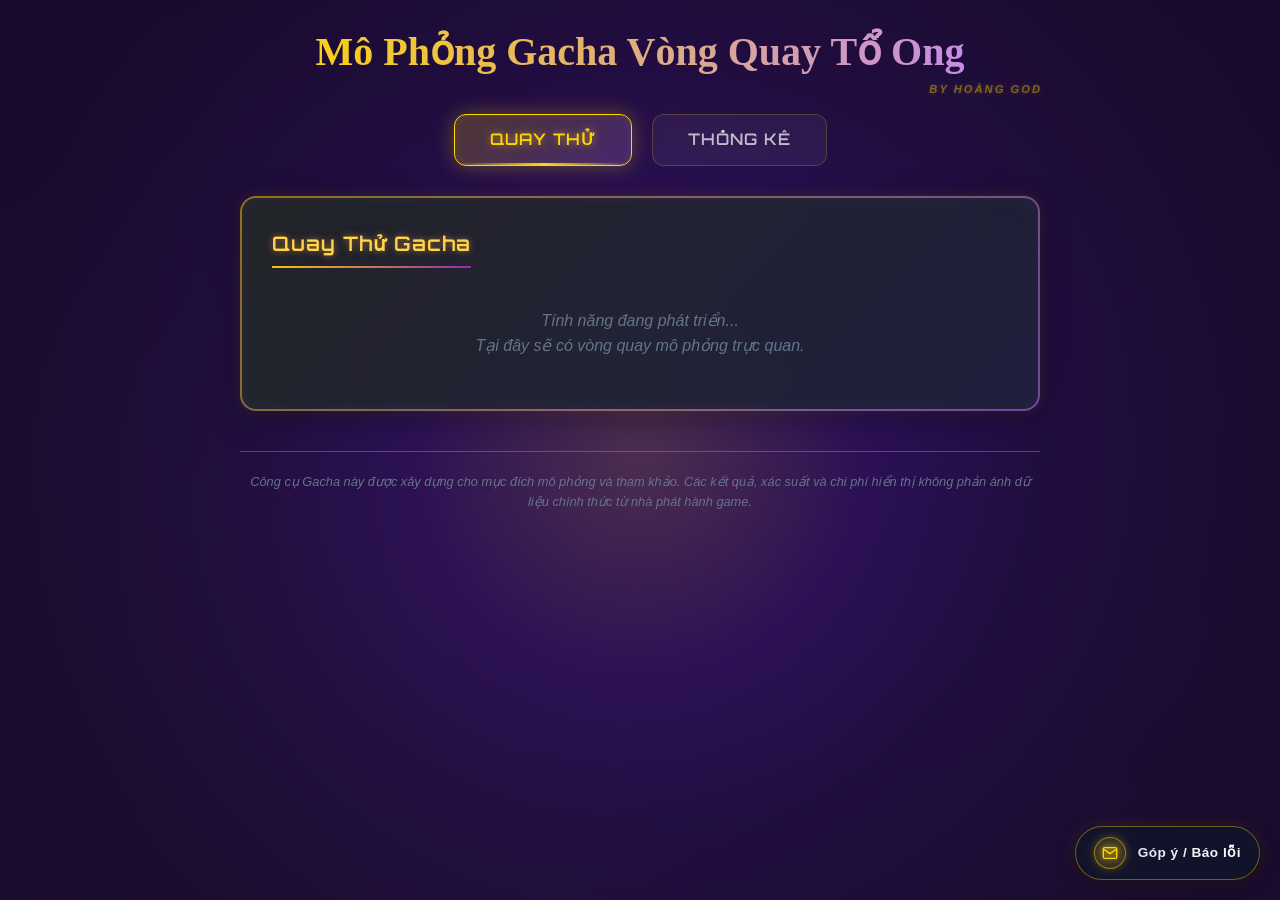
==== spin.html @ 0f39afff "Add files via upload" ====
<!DOCTYPE html>
<html lang="vi">

<head>
    <meta charset="UTF-8">
    <meta name="viewport" content="width=device-width, initial-scale=1.0">
    <title>Gacha KC FF VQTO - Quay Thử</title>
    <link rel="stylesheet" href="style.css">
    <link href="https://fonts.googleapis.com/css2?family=Inter:wght@400;600;700&family=Orbitron:wght@600&display=swap"
        rel="stylesheet">
</head>

<body>
    <div class="fantasy-bg">
        <div class="bg-gradient"></div>
        <div class="sunburst"></div>
        <div class="particles" id="particles-container"></div>
        <div class="haze-overlay"></div>
    </div>

    <div class="container">
        <header>
            <h1>Mô Phỏng Gacha Vòng Quay Tổ Ong</h1>
            <div class="studio-brand">By Hoàng God</div>
        </header>

        <nav class="main-nav">
            <a href="spin.html" class="nav-tab active">Quay thử</a>
            <a href="index.html" class="nav-tab">Thống kê</a>
        </nav>

        <main>
            <section class="config-panel glass">
                <h2 class="sub-title">Quay Thử Gacha</h2>
                <div class="empty-message">
                    <p>Tính năng đang phát triển...</p>
                    <p>Tại đây sẽ có vòng quay mô phỏng trực quan.</p>
                </div>
            </section>
        </main>

        <footer>
            <div class="footer-content">
                Công cụ Gacha này được xây dựng cho mục đích mô phỏng và tham khảo.
                Các kết quả, xác suất và chi phí hiển thị không phản ánh dữ liệu chính thức từ nhà phát hành game.
            </div>
        </footer>

        <!-- Floating Feedback Button -->
        <a href="mailto:contact.antigravity@gmail.com" class="floating-feedback">
            <span class="icon-circle">
                <svg class="email-icon" xmlns="http://www.w3.org/2000/svg" viewBox="0 0 24 24" fill="none"
                    stroke="currentColor" stroke-width="2" stroke-linecap="round" stroke-linejoin="round">
                    <path d="M4 4h16c1.1 0 2 .9 2 2v12c0 1.1-.9 2-2 2H4c-1.1 0-2-.9-2-2V6c0-1.1.9-2 2-2z"></path>
                    <polyline points="22,6 12,13 2,6"></polyline>
                </svg>
            </span>
            <span class="text">Góp ý / Báo lỗi</span>
        </a>

    </div>
    <script src="script.js"></script>
</body>

</html>
---- style.css ----
:root {
    --bg-color: #0f172a;
    --text-color: #e2e8f0;
    --primary-color: #ffd700;
    --primary-hover: #e6c200;
    --glass-bg: rgba(15, 23, 42, 0.85);
    --glass-border: rgba(255, 215, 0, 0.3);
    --error-color: #ef4444;
    --success-color: #22c55e;
}

* {
    box-sizing: border-box;
    margin: 0;
    padding: 0;
}

body {
    font-family: 'Segoe UI', Roboto, Helvetica, Arial, sans-serif;
    background-color: transparent;
    color: white;
    line-height: 1.6;
    min-height: 100vh;
    display: flex;
    justify-content: center;
    padding: 20px;
    position: relative;
    overflow-x: hidden;
}

/* --- Fantasy Background Layers --- */
.fantasy-bg {
    position: fixed;
    top: 0;
    left: 0;
    width: 100%;
    height: 100%;
    z-index: -1;
    overflow: hidden;
    background: #1a0b2e;
}

.bg-gradient {
    position: absolute;
    top: -50%;
    left: -50%;
    width: 200%;
    height: 200%;
    background: radial-gradient(circle at center, #2e1065 0%, #1a0b2e 40%, #0f0518 100%);
    opacity: 0.8;
    animation: drift 20s infinite alternate ease-in-out;
}

.sunburst {
    position: absolute;
    top: 50%;
    left: 50%;
    transform: translate(-50%, -50%);
    width: 100vw;
    height: 100vw;
    max-width: 800px;
    max-height: 800px;
    background: radial-gradient(circle, rgba(255, 215, 0, 0.15) 0%, rgba(147, 51, 234, 0.05) 40%, transparent 70%);
    border-radius: 50%;
    pointer-events: none;
    animation: breathe 10s infinite ease-in-out;
}

/* Particles & Haze */
.particles {
    position: absolute;
    top: 0;
    left: 0;
    width: 100%;
    height: 100%;
    pointer-events: none;
}

.haze-overlay {
    position: absolute;
    top: 0;
    left: 0;
    width: 100%;
    height: 100%;
    background:
        radial-gradient(circle at 30% 70%, rgba(255, 215, 0, 0.06), transparent 50%),
        radial-gradient(circle at 70% 30%, rgba(147, 51, 234, 0.06), transparent 50%),
        linear-gradient(to top, rgba(15, 23, 42, 0.2) 0%, transparent 100%);
    pointer-events: none;
    mix-blend-mode: screen;
    z-index: -1;
    animation: hazePulse 15s infinite alternate ease-in-out;
}

@keyframes hazePulse {
    0% {
        opacity: 0.4;
        transform: scale(1);
    }

    100% {
        opacity: 0.7;
        transform: scale(1.02);
    }
}

.particle {
    position: absolute;
    border-radius: 50%;
    opacity: 0;
    box-shadow: 0 0 6px currentColor;
    animation: float 25s linear infinite;
    will-change: transform, opacity;
}

/* Animations */
@keyframes breathe {

    0%,
    100% {
        transform: translate(-50%, -50%) scale(1);
        opacity: 0.6;
    }

    50% {
        transform: translate(-50%, -50%) scale(1.2);
        opacity: 0.9;
    }
}

@keyframes drift {
    0% {
        transform: translate(0, 0);
    }

    100% {
        transform: translate(5%, 5%);
    }
}

@keyframes float {
    0% {
        transform: translateY(110vh) translateX(0);
        opacity: 0;
    }

    10% {
        opacity: var(--max-opacity);
    }

    90% {
        opacity: var(--max-opacity);
    }

    100% {
        transform: translateY(-10vh) translateX(var(--drift-x));
        opacity: 0;
    }
}

/* Layout */
.container {
    width: 100%;
    max-width: 800px;
}

header {
    text-align: center;
    margin-bottom: 50px;
    position: relative;
    margin-bottom: 50px;
    position: relative;
}

.studio-brand {
    font-family: 'Montserrat', sans-serif;
    font-size: 0.7rem;
    color: rgba(255, 215, 0, 0.4);
    text-transform: uppercase;
    letter-spacing: 2px;
    font-weight: 600;
    position: absolute;
    display: block;
    right: -2px;
    /* Adjusted to align precisely under 'g' */
    bottom: -15px;
    text-shadow: 0 0 4px rgba(255, 215, 0, 0.2);
    pointer-events: none;
    font-style: italic;
    white-space: nowrap;
}

header h1 {
    font-size: 2.5rem;
    font-weight: 700;
    background: linear-gradient(to right, #ffd700, #c084fc);
    background-clip: text;
    -webkit-background-clip: text;
    -webkit-text-fill-color: transparent;
    margin-bottom: 10px;
    font-family: 'Baloo 2', cursive;
}

.glass {
    background: linear-gradient(var(--glass-bg), var(--glass-bg)) padding-box,
        linear-gradient(135deg, rgba(255, 215, 0, 0.5) 0%, rgba(192, 132, 252, 0.5) 100%) border-box;
    backdrop-filter: blur(16px);
    border: 2px solid transparent;
    border-radius: 16px;
    padding: 30px;
    margin-bottom: 30px;
    box-shadow: 0 8px 32px 0 rgba(0, 0, 0, 0.3), 0 0 15px rgba(255, 215, 0, 0.1), inset 0 0 20px rgba(192, 132, 252, 0.05);
    position: relative;
}

h2 {
    margin-bottom: 20px;
    font-size: 1.5rem;
    border-bottom: 1px solid var(--glass-border);
    padding-bottom: 10px;
    font-family: 'Baloo 2', cursive;
}

.sub-title {
    font-family: 'Orbitron', sans-serif;
    font-weight: 600;
    font-size: 20px;
    color: #FFD54F;
    letter-spacing: 1px;
    text-shadow: 0 0 6px rgba(255, 193, 7, 0.5),
        0 0 12px rgba(156, 39, 176, 0.25);
    border-image: linear-gradient(90deg, #FFC107, #9C27B0) 1;
    border-bottom: 2px solid;

    padding-bottom: 6px;
    width: fit-content;
}

/* Navigation Tabs */
.main-nav {
    display: flex;
    justify-content: center;
    gap: 20px;
    margin-bottom: 30px;
    margin-top: -20px;
}

.nav-tab {
    background: rgba(255, 255, 255, 0.05);
    border: 1px solid rgba(255, 215, 0, 0.2);
    padding: 12px 35px;
    border-radius: 12px;
    color: rgba(255, 255, 255, 0.7);
    text-decoration: none;
    font-family: 'Orbitron', sans-serif;
    font-weight: 600;
    text-transform: uppercase;
    letter-spacing: 1px;
    transition: all 0.3s cubic-bezier(0.4, 0, 0.2, 1);
    backdrop-filter: blur(5px);
    position: relative;
    overflow: hidden;
}

.nav-tab:hover {
    background: rgba(255, 215, 0, 0.15);
    border-color: rgba(255, 215, 0, 0.6);
    color: #ffd700;
    transform: translateY(-2px);
    box-shadow: 0 4px 15px rgba(0, 0, 0, 0.2);
}

.nav-tab.active {
    background: linear-gradient(135deg, rgba(255, 215, 0, 0.2) 0%, rgba(192, 132, 252, 0.2) 100%);
    border-color: #ffd700;
    color: #ffd700;
    box-shadow: 0 0 20px rgba(255, 215, 0, 0.3), inset 0 0 10px rgba(255, 215, 0, 0.1);
    text-shadow: 0 0 8px rgba(255, 215, 0, 0.6);
}

.nav-tab.active::after {
    content: '';
    position: absolute;
    bottom: 0;
    left: 0;
    width: 100%;
    height: 2px;
    background: linear-gradient(90deg, transparent, #ffd700, transparent);
}

.input-group {
    margin-bottom: 25px;
}

label {
    display: block;
    margin-bottom: 8px;
    font-weight: 600;
}

input[type="number"] {
    width: 100%;
    padding: 12px;
    border-radius: 8px;
    border: 1px solid var(--glass-border);
    background: rgba(15, 23, 42, 0.5);
    color: white;
    font-size: 1rem;
    transition: border-color 0.2s;
    font-family: 'Montserrat', sans-serif;
}

input[type="number"]:focus {
    outline: none;
    border-color: var(--primary-color);
}

.input-tip {
    font-size: 0.8rem;
    color: #94a3b8;
    margin-top: 5px;
    font-style: italic;
}

.probabilities-group h3 {
    font-size: 1.1rem;
    margin-bottom: 15px;
    color: #94a3b8;
}

.prob-inputs {
    display: grid;
    grid-template-columns: repeat(auto-fit, minmax(120px, 1fr));
    gap: 15px;
}

.prob-item label {
    font-size: 0.9rem;
    color: #cbd5e1;
}

.primary-btn {
    width: 100%;
    padding: 18px;
    background: linear-gradient(135deg, #ffd700 0%, #fdb931 100%);
    color: #000000;
    border: 2px solid #ffffff;
    border-radius: 12px;
    font-family: 'Segoe UI', Tahoma, Geneva, Verdana, sans-serif;
    font-size: 1.4rem;
    font-weight: 900;
    text-transform: uppercase;
    letter-spacing: 1.5px;
    cursor: pointer;
    transition: all 0.3s ease;
    margin-top: 25px;
    box-shadow: 0 0 20px rgba(255, 215, 0, 0.6);
}

.primary-btn:hover {
    background: linear-gradient(135deg, #ffed4a 0%, #ffca28 100%);
    transform: translateY(-2px);
    box-shadow: 0 6px 20px rgba(255, 215, 0, 0.6);
}

/* Progress Bar */
.progress-container {
    margin-top: 25px;
    opacity: 0;
    transform: translateY(10px);
    transition: all 0.5s ease;
}

.progress-container.active {
    opacity: 1;
    transform: translateY(0);
}

.progress-label {
    display: flex;
    justify-content: space-between;
    margin-bottom: 8px;
    font-weight: 700;
    font-size: 0.9rem;
    color: #e2e8f0;
}

.progress-bar-bg {
    width: 100%;
    height: 20px;
    background: rgba(15, 23, 42, 0.6);
    border-radius: 10px;
    overflow: hidden;
    position: relative;
    box-shadow: inset 0 2px 5px rgba(0, 0, 0, 0.5);
    border: 1px solid rgba(255, 255, 255, 0.1);
}

.progress-bar-fill {
    width: 0%;
    height: 100%;
    background: linear-gradient(90deg, #9333ea, #ffd700);
    position: relative;
    transition: width 0.1s linear;
    box-shadow: 0 0 10px rgba(147, 51, 234, 0.5);
}

.progress-bar-fill::after {
    content: '';
    position: absolute;
    top: 0;
    left: 0;
    bottom: 0;
    right: 0;
    background-image: linear-gradient(45deg, rgba(255, 255, 255, 0.15) 25%, transparent 25%, transparent 50%, rgba(255, 255, 255, 0.15) 50%, rgba(255, 255, 255, 0.15) 75%, transparent 75%, transparent);
    background-size: 20px 20px;
    animation: moveStripes 1s linear infinite;
}

@keyframes moveStripes {
    0% {
        background-position: 0 0;
    }

    100% {
        background-position: 20px 0;
    }
}

.error-msg {
    color: var(--error-color);
    margin-top: 10px;
    font-size: 0.9rem;
    min-height: 20px;
}

/* Badges */
.badges-container {
    display: flex;
    justify-content: space-around;
    flex-wrap: wrap;
    gap: 20px;
    margin-bottom: 30px;
}

.badge-item {
    display: flex;
    flex-direction: column;
    align-items: center;
    text-align: center;
}

.badge-circle {
    width: 120px;
    height: 120px;
    border-radius: 50%;
    background: rgba(30, 41, 59, 0.6);
    display: flex;
    flex-direction: column;
    justify-content: center;
    align-items: center;
    margin-bottom: 10px;
    border: 3px solid transparent;
    box-shadow: 0 5px 15px rgba(0, 0, 0, 0.3);
    backdrop-filter: blur(5px);
    transition: transform 0.3s ease;
}

.badge-item:hover .badge-circle {
    transform: scale(1.05);
}

.badge-value {
    font-family: 'Montserrat', sans-serif;
    font-weight: 700;
    font-size: 1.6rem;
    line-height: 1;
    color: white;
}

.badge-unit {
    font-size: 1.2rem;
    margin-top: 2px;
}

.badge-label {
    font-size: 0.9rem;
    font-weight: 600;
    color: #cbd5e1;
    text-transform: uppercase;
    letter-spacing: 0.5px;
}

.badge-item.average .badge-circle {
    border-color: #38bdf8;
    box-shadow: 0 0 15px rgba(56, 189, 248, 0.2);
}

.badge-item.lucky .badge-circle {
    border-color: #4ade80;
    box-shadow: 0 0 15px rgba(74, 222, 128, 0.2);
}

.badge-item.unlucky .badge-circle {
    border-color: #f87171;
    box-shadow: 0 0 15px rgba(248, 113, 113, 0.2);
}

.safe-cost-banner {
    background: linear-gradient(90deg, rgba(255, 215, 0, 0.1), rgba(255, 215, 0, 0.05));
    border: 1px solid rgba(255, 215, 0, 0.3);
    border-radius: 12px;
    padding: 15px 25px;
    display: flex;
    justify-content: space-between;
    align-items: center;
    margin-bottom: 30px;
    box-shadow: 0 4px 10px rgba(0, 0, 0, 0.1);
}

.safe-cost-banner .label {
    font-size: 1rem;
    color: #ffd700;
    font-weight: 700;
}

.safe-cost-banner .value {
    font-family: 'Montserrat', sans-serif;
    font-size: 1.8rem;
    font-weight: 700;
    color: white;
}

.safe-cost-banner .unit {
    font-size: 1.2rem;
}

.details ul {
    list-style: none;
    display: grid;
    grid-template-columns: repeat(auto-fill, minmax(200px, 1fr));
    gap: 10px;
}

.details li {
    background: rgba(255, 255, 255, 0.03);
    padding: 10px 15px;
    border-radius: 6px;
    display: flex;
    justify-content: space-between;
}

/* History */
.history-panel {
    margin-top: 30px;
}

.history-header {
    display: flex;
    justify-content: space-between;
    align-items: center;
    margin-bottom: 20px;
    border-bottom: 1px solid var(--glass-border);
    padding-bottom: 10px;
}

.history-header h2 {
    border-bottom: none;
    margin-bottom: 0;
}

.secondary-btn {
    background: rgba(255, 255, 255, 0.1);
    border: 1px solid rgba(255, 255, 255, 0.2);
    color: #cbd5e1;
    padding: 8px 15px;
    border-radius: 8px;
    cursor: pointer;
    font-size: 0.9rem;
    transition: all 0.2s;
}

.secondary-btn:hover {
    background: rgba(255, 255, 255, 0.2);
    color: white;
}

.history-list {
    max-height: 400px;
    overflow-y: auto;
    padding-right: 5px;
}

.history-list::-webkit-scrollbar {
    width: 6px;
}

.history-list::-webkit-scrollbar-thumb {
    background: rgba(255, 255, 255, 0.2);
    border-radius: 3px;
}

.history-card {
    background: rgba(255, 255, 255, 0.05);
    border-radius: 10px;
    padding: 15px;
    margin-bottom: 15px;
    display: flex;
    justify-content: space-between;
    align-items: center;
    border-left: 4px solid transparent;
    transition: transform 0.2s;
}

.history-card:hover {
    transform: translateX(5px);
    background: rgba(255, 255, 255, 0.08);
}

.history-card.lucky {
    border-left-color: #4ade80;
}

.history-card.average {
    border-left-color: #38bdf8;
}

.history-card.unlucky {
    border-left-color: #f87171;
}

.history-time {
    font-family: 'Montserrat', sans-serif;
    font-size: 0.75rem;
    color: #94a3b8;
}

.history-cost {
    font-family: 'Montserrat', sans-serif;
    font-weight: 700;
    font-size: 1.1rem;
    color: #ffd700;
    display: block;
}

.empty-message {
    text-align: center;
    color: #64748b;
    font-style: italic;
    padding: 20px;
}

/* Modal */
.modal {
    position: fixed;
    top: 0;
    left: 0;
    width: 100%;
    height: 100%;
    background: rgba(0, 0, 0, 0.7);
    backdrop-filter: blur(5px);
    display: flex;
    justify-content: center;
    align-items: center;
    z-index: 1000;
    opacity: 1;
    transition: opacity 0.3s ease;
}

.modal.hidden {
    display: none;
    opacity: 0;
    pointer-events: none;
}

.modal-content {
    width: 90%;
    max-width: 400px;
    text-align: center;
    border: 2px solid #f87171;
    box-shadow: 0 0 20px rgba(248, 113, 113, 0.4);
    animation: popIn 0.3s cubic-bezier(0.175, 0.885, 0.32, 1.275);
}

@keyframes popIn {
    from {
        transform: scale(0.8);
        opacity: 0;
    }

    to {
        transform: scale(1);
        opacity: 1;
    }
}

.modal-content h3 {
    font-family: 'Baloo 2', cursive;
    color: #f87171;
    font-size: 1.8rem;
    margin-bottom: 10px;
}

.modal-content p {
    margin-bottom: 25px;
    color: #cbd5e1;
}

.modal-actions {
    display: flex;
    justify-content: center;
    gap: 15px;
}

.danger-btn {
    background: linear-gradient(135deg, #ef4444 0%, #b91c1c 100%);
    color: white;
    padding: 10px 20px;
    border: 1px solid rgba(255, 255, 255, 0.2);
    border-radius: 8px;
    cursor: pointer;
    font-weight: 700;
    font-family: 'Montserrat', sans-serif;
    transition: all 0.2s;
    box-shadow: 0 4px 10px rgba(239, 68, 68, 0.4);
}

.danger-btn:hover {
    transform: translateY(-2px);
    box-shadow: 0 6px 15px rgba(239, 68, 68, 0.6);
}

footer {
    text-align: center;
    margin-top: 40px;
    padding-top: 20px;
    border-top: 1px solid var(--glass-border);
    color: #64748b;
    font-size: 0.8rem;
    font-style: italic;
}

/* Floating Feedback Button */
.floating-feedback {
    position: fixed;
    bottom: 20px;
    right: 20px;
    background: rgba(15, 23, 42, 0.7);
    border: 1px solid rgba(255, 215, 0, 0.4);
    color: #cbd5e1;
    padding: 10px 18px;
    border-radius: 50px;
    text-decoration: none;
    display: flex;
    align-items: center;
    gap: 12px;
    box-shadow: 0 4px 15px rgba(0, 0, 0, 0.4), 0 0 20px rgba(255, 215, 0, 0.1);
    font-family: 'Montserrat', sans-serif;
    font-size: 0.85rem;
    font-weight: 600;
    letter-spacing: 0.5px;
    transition: all 0.3s cubic-bezier(0.175, 0.885, 0.32, 1.275);
    z-index: 2000;
    backdrop-filter: blur(10px);
}

.floating-feedback .icon-circle {
    width: 32px;
    height: 32px;
    border-radius: 50%;
    background: rgba(255, 215, 0, 0.1);
    border: 1.5px solid rgba(255, 215, 0, 0.5);
    display: flex;
    align-items: center;
    justify-content: center;
    flex-shrink: 0;
    box-shadow: 0 0 10px rgba(255, 215, 0, 0.3), inset 0 0 10px rgba(255, 215, 0, 0.1);
    transition: all 0.3s ease;
}

.floating-feedback .email-icon {
    width: 16px;
    height: 16px;
    color: #ffd700;
    filter: drop-shadow(0 0 3px rgba(255, 215, 0, 0.8)) drop-shadow(0 0 5px rgba(255, 215, 0, 0.5));
}

.floating-feedback .text {
    background: linear-gradient(to right, #e2e8f0, #ffffff);
    background-clip: text;
    -webkit-background-clip: text;
    -webkit-text-fill-color: transparent;
}

.floating-feedback:hover {
    transform: translateY(-3px) scale(1.02);
    background: rgba(15, 23, 42, 0.9);
    border-color: #ffd700;
    box-shadow: 0 6px 20px rgba(0, 0, 0, 0.5), 0 0 30px rgba(255, 215, 0, 0.3);
}

.floating-feedback:hover .icon-circle {
    background: rgba(255, 215, 0, 0.2);
    border-color: #ffd700;
    box-shadow: 0 0 20px rgba(255, 215, 0, 0.6), inset 0 0 15px rgba(255, 215, 0, 0.2);
    transform: rotate(10deg);
}

.floating-feedback:hover .email-icon {
    filter: drop-shadow(0 0 5px rgba(255, 215, 0, 1)) drop-shadow(0 0 8px rgba(255, 215, 0, 0.8));
}

.floating-feedback:hover .text {
    background: linear-gradient(to right, #ffd700, #ffca28);
    background-clip: text;
    -webkit-background-clip: text;
    -webkit-text-fill-color: transparent;
}

transform: translateY(-1px) scale(0.98);
}

/* --- Honeycomb Spin UI --- */
.game-container {
    display: flex;
    flex-direction: column;
    align-items: center;
    gap: 30px;
    padding: 20px 0;
}

.honeycomb-grid {
    display: grid;
    grid-template-columns: repeat(3, 100px);
    /* 3 cols for hex grid */
    grid-template-rows: repeat(5, 60px);
    /* Staggered rows */
    gap: 10px;
    justify-content: center;
    position: relative;
    margin-bottom: 20px;
}

/* Hexagon Shape */
.hex-cell {
    width: 100px;
    height: 110px;
    background: rgba(255, 255, 255, 0.1);
    clip-path: polygon(50% 0%, 100% 25%, 100% 75%, 50% 100%, 0% 75%, 0% 25%);
    display: flex;
    align-items: center;
    justify-content: center;
    font-family: 'Baloo 2', cursive;
    font-weight: 700;
    color: #ffd700;
    font-size: 1.2rem;
    position: relative;
    transition: all 0.3s ease;
    border: 2px solid rgba(255, 215, 0, 0.3);
    /* CSS Border gets clipped, but keeping for fallback/effect */
    background: linear-gradient(135deg, rgba(255, 255, 255, 0.1) 0%, rgba(255, 255, 255, 0.05) 100%);
    backdrop-filter: blur(5px);
}

/* Hover Effect */
.hex-cell:hover {
    background: rgba(255, 215, 0, 0.2);
    transform: scale(1.05);
    z-index: 10;
    cursor: pointer;
}

/* Center Checkpoint/Special Cell */
.center-cell {
    background: radial-gradient(circle, rgba(255, 215, 0, 0.3) 0%, rgba(192, 132, 252, 0.3) 100%);
    color: #fff;
    font-size: 1.5rem;
    text-shadow: 0 0 10px #ffd700;
    grid-column: 2;
    /* Center column */
    grid-row: 3;
    /* Center row */
    z-index: 5;
}

/* Active/Highlight State (Scanning) */
.hex-cell.active {
    background: #ffd700;
    color: #000;
    box-shadow: 0 0 20px #ffd700;
    transform: scale(1.1);
    z-index: 20;
}

/* Spin Controls */
.spin-controls {
    display: flex;
    gap: 20px;
    margin-top: 20px;
}

.spin-btn {
    background: linear-gradient(135deg, #FFC107 0%, #FF9800 100%);
    border: none;
    border-radius: 12px;
    padding: 15px 30px;
    color: #fff;
    font-family: 'Orbitron', sans-serif;
    font-weight: 700;
    cursor: pointer;
    box-shadow: 0 4px 15px rgba(255, 193, 7, 0.4);
    transition: all 0.2s;
    display: flex;
    flex-direction: column;
    align-items: center;
    min-width: 140px;
}

.spin-btn:hover {
    transform: translateY(-3px);
    box-shadow: 0 6px 20px rgba(255, 193, 7, 0.6);
}

.spin-btn:active {
    transform: translateY(-1px);
}

.spin-btn .btn-label {
    font-size: 1rem;
    text-transform: uppercase;
}

.spin-btn .btn-cost {
    font-size: 0.8rem;
    opacity: 0.9;
    margin-top: 4px;
}

.spin-btn.ten-pull {
    background: linear-gradient(135deg, #9C27B0 0%, #673AB7 100%);
    box-shadow: 0 4px 15px rgba(156, 39, 176, 0.4);
}

.spin-btn.ten-pull:hover {
    box-shadow: 0 6px 20px rgba(156, 39, 176, 0.6);
}

.spin-result {
    margin-top: 20px;
    font-size: 1.2rem;
    font-weight: 600;
    color: #fff;
    text-shadow: 0 0 5px rgba(255, 255, 255, 0.5);
}
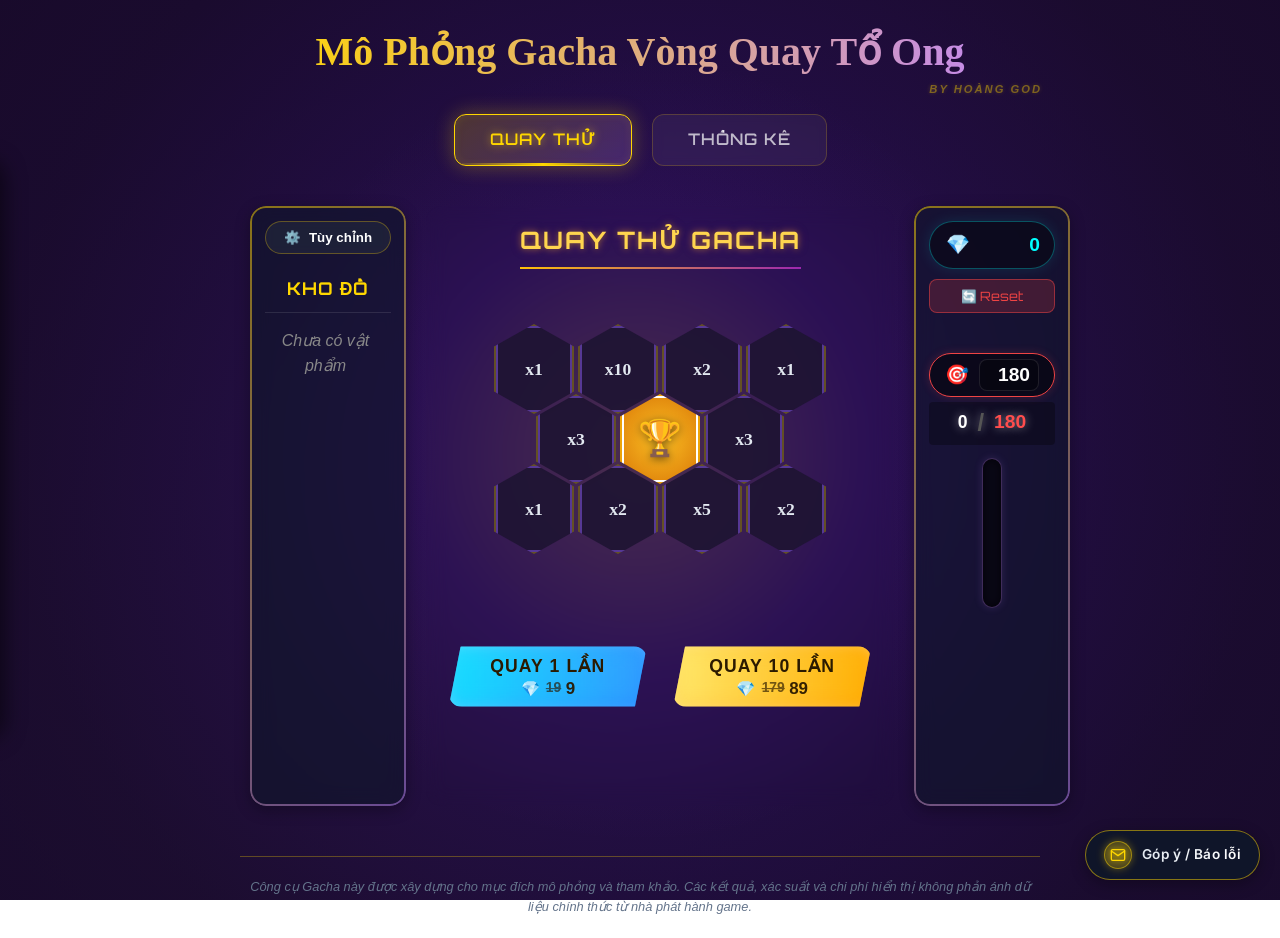
==== commit c7bc2a69: "Add files via upload" ====
--- a/spin.html
+++ b/spin.html
@@ -6,7 +6,8 @@
     <meta name="viewport" content="width=device-width, initial-scale=1.0">
     <title>Gacha KC FF VQTO - Quay Thử</title>
     <link rel="stylesheet" href="style.css">
-    <link href="https://fonts.googleapis.com/css2?family=Inter:wght@400;600;700&family=Orbitron:wght@600&display=swap"
+    <link
+        href="https://fonts.googleapis.com/css2?family=Inter:wght@400;600;700&family=Orbitron:wght@600;700&display=swap"
         rel="stylesheet">
 </head>
 
@@ -18,6 +19,97 @@
         <div class="haze-overlay"></div>
     </div>
 
+    <div id="sidebarOverlay" class="sidebar-overlay hidden" onclick="game.toggleSidebar()"></div>
+    <!-- Probability Config Sidebar -->
+    <aside id="configSidebar" class="config-sidebar collapsed">
+
+        <div class="sidebar-content">
+            <div class="sidebar-header-group">
+                <div style="display: flex; justify-content: space-between; align-items: center; width: 100%;">
+                    <h3 class="sidebar-title" style="margin: 0;">Tùy chỉnh Tỷ lệ</h3>
+                    <button class="close-sidebar-btn" onclick="game.toggleSidebar()"
+                        style="background:none; border:none; color: #aaa; font-size: 1.5rem; cursor: pointer;">✕</button>
+                </div>
+                <small class="highlight-text-sub">
+                    Nhập tỷ lệ mong muốn cho từng huy hiệu.
+                    <span class="reset-prob-link" onclick="game.resetProbs()">Đặt lại</span>
+                </small>
+            </div>
+
+            <!-- Moved Lock Section to Bottom -->
+
+            <div class="prob-list">
+                <div class="prob-item-row">
+                    <span class="badge-label">1 Huy hiệu</span>
+                    <div class="prob-control-group">
+                        <button class="prob-btn minus" onclick="game.changeProb('prob1', -1)">-</button>
+                        <input type="number" id="prob1" value="65"
+                            oninput="game.validateProbInput(this); game.updateProb()" onchange="game.updateProb()">
+                        <button class="prob-btn plus" onclick="game.changeProb('prob1', 1)">+</button>
+                    </div>
+                    <span class="unit">%</span>
+                </div>
+                <div class="prob-item-row">
+                    <span class="badge-label">2 Huy hiệu</span>
+                    <div class="prob-control-group">
+                        <button class="prob-btn minus" onclick="game.changeProb('prob2', -1)">-</button>
+                        <input type="number" id="prob2" value="15"
+                            oninput="game.validateProbInput(this); game.updateProb()" onchange="game.updateProb()">
+                        <button class="prob-btn plus" onclick="game.changeProb('prob2', 1)">+</button>
+                    </div>
+                    <span class="unit">%</span>
+                </div>
+                <div class="prob-item-row">
+                    <span class="badge-label">3 Huy hiệu</span>
+                    <div class="prob-control-group">
+                        <button class="prob-btn minus" onclick="game.changeProb('prob3', -1)">-</button>
+                        <input type="number" id="prob3" value="12"
+                            oninput="game.validateProbInput(this); game.updateProb()" onchange="game.updateProb()">
+                        <button class="prob-btn plus" onclick="game.changeProb('prob3', 1)">+</button>
+                    </div>
+                    <span class="unit">%</span>
+                </div>
+                <div class="prob-item-row">
+                    <span class="badge-label">5 Huy hiệu</span>
+                    <div class="prob-control-group">
+                        <button class="prob-btn minus" onclick="game.changeProb('prob5', -1)">-</button>
+                        <input type="number" id="prob5" value="5"
+                            oninput="game.validateProbInput(this); game.updateProb()" onchange="game.updateProb()">
+                        <button class="prob-btn plus" onclick="game.changeProb('prob5', 1)">+</button>
+                    </div>
+                    <span class="unit">%</span>
+                </div>
+                <div class="prob-item-row">
+                    <span class="badge-label">10 Huy hiệu</span>
+                    <div class="prob-control-group">
+                        <button class="prob-btn minus" onclick="game.changeProb('prob10', -1)">-</button>
+                        <input type="number" id="prob10" value="3"
+                            oninput="game.validateProbInput(this); game.updateProb()" onchange="game.updateProb()">
+                        <button class="prob-btn plus" onclick="game.changeProb('prob10', 1)">+</button>
+                    </div>
+                    <span class="unit">%</span>
+                </div>
+            </div>
+
+            <div class="sidebar-footer">
+                <div class="lock-section-gaming">
+                    <div class="lock-header">
+                        <span class="lock-label">TRẠNG THÁI KHÓA</span>
+                        <div class="lock-status-indicator" id="lockStatusInd"></div>
+                    </div>
+                    <button id="lockProbBtn" class="gaming-lock-btn" onclick="game.lockProb()">
+                        <span class="btn-text">XÁC NHẬN KHÓA</span>
+                        <span class="btn-icon">🔓</span>
+                    </button>
+                    <div id="probWarning" class="sidebar-warning hidden">⚠️ TỔNG PHẢI = 100%</div>
+                    <button id="unlockProbBtn" class="small-unlock-btn hidden" onclick="game.unlockProb()">
+                        🔓 Mở khóa chỉnh lại
+                    </button>
+                </div>
+            </div>
+        </div>
+    </aside>
+
     <div class="container">
         <header>
             <h1>Mô Phỏng Gacha Vòng Quay Tổ Ong</h1>
@@ -29,14 +121,188 @@
             <a href="index.html" class="nav-tab">Thống kê</a>
         </nav>
 
-        <main>
-            <section class="config-panel glass">
-                <h2 class="sub-title">Quay Thử Gacha</h2>
-                <div class="empty-message">
-                    <p>Tính năng đang phát triển...</p>
-                    <p>Tại đây sẽ có vòng quay mô phỏng trực quan.</p>
-                </div>
-            </section>
+        <main class="wide-container">
+            <div class="gacha-main-grid">
+                <!-- LEFT COLUMN (20%) -->
+                <aside class="col-panel left-panel">
+                    <!-- Settings Button -->
+                    <div class="panel-section">
+                        <button id="sidebarToggle" class="icon-btn-glass full-width" onclick="game.toggleSidebar()"
+                            title="Cấu hình Tỷ lệ">
+                            ⚙️ <span class="btn-label">Tùy chỉnh</span>
+                        </button>
+                    </div>
+
+                    <!-- Inventory -->
+                    <div class="panel-section inventory-section">
+                        <h3 class="panel-title">KHO ĐỒ</h3>
+                        <div class="inventory-list" id="inventoryList">
+                            <!-- Items will be populated by JS -->
+                            <div class="inv-item"><span class="inv-badge gold">🏅</span> <span
+                                    class="inv-count">x0</span></div>
+                        </div>
+                    </div>
+
+                    <!-- Placeholder for vertical list or other left-side content -->
+                    <div class="panel-section extra-info">
+                        <!-- Potential list content -->
+                    </div>
+                </aside>
+
+                <!-- CENTER COLUMN (60%) -->
+                <section class="col-panel center-panel">
+                    <h1 class="game-title-neon small">QUAY THỬ GACHA</h1>
+
+                    <div class="game-stage">
+                        <!-- Honeycomb Grid -->
+                        <div class="honeycomb-diamond">
+                            <!-- Row 1 -->
+                            <div class="hex-cell normal" data-val="1" data-pos="r1-1">
+                                <div class="hex-content">x1</div>
+                            </div>
+                            <div class="hex-cell normal" data-val="10" data-pos="r1-2">
+                                <div class="hex-content">x10</div>
+                            </div>
+                            <div class="hex-cell normal" data-val="2" data-pos="r1-3">
+                                <div class="hex-content">x2</div>
+                            </div>
+                            <div class="hex-cell normal" data-val="1" data-pos="r1-4">
+                                <div class="hex-content">x1</div>
+                            </div>
+
+                            <!-- Row 2 -->
+                            <div class="hex-cell normal" data-val="3" data-pos="r2-1">
+                                <div class="hex-content">x3</div>
+                            </div>
+                            <div class="hex-cell center-prize" data-pos="center">
+                                <div class="hex-content"><span class="prize-icon">🏆</span></div>
+                            </div>
+                            <div class="hex-cell normal" data-val="3" data-pos="r2-3">
+                                <div class="hex-content">x3</div>
+                            </div>
+
+                            <!-- Row 3 -->
+                            <div class="hex-cell normal" data-val="1" data-pos="r3-1">
+                                <div class="hex-content">x1</div>
+                            </div>
+                            <div class="hex-cell normal" data-val="2" data-pos="r3-2">
+                                <div class="hex-content">x2</div>
+                            </div>
+                            <div class="hex-cell normal" data-val="5" data-pos="r3-3">
+                                <div class="hex-content">x5</div>
+                            </div>
+                            <div class="hex-cell normal" data-val="2" data-pos="r3-4">
+                                <div class="hex-content">x2</div>
+                            </div>
+                        </div>
+
+                        <!-- Spin Buttons -->
+                        <div class="spin-controls-crystal">
+                            <div id="btnGroupOne" class="btn-wrapper first-time">
+                                <button id="spinOneBtn" class="spin-btn blue" onclick="game.spin(1)">
+                                    <div class="content">
+                                        <div class="title">QUAY 1 LẦN</div>
+                                        <div class="price">
+                                            <div>💎</div>
+                                            <span class="price-text">
+                                                <span class="old-price">19</span>
+                                                <span class="new-price">9</span>
+                                            </span>
+                                        </div>
+                                    </div>
+                                </button>
+                            </div>
+
+                            <div id="btnGroupTen" class="btn-wrapper first-time">
+                                <button id="spinTenBtn" class="spin-btn gold" onclick="game.spin(10)">
+                                    <div class="content">
+                                        <div class="title">QUAY 10 LẦN</div>
+                                        <div class="price">
+                                            <div>💎</div>
+                                            <span class="price-text">
+                                                <span class="old-price">179</span>
+                                                <span class="new-price">89</span>
+                                            </span>
+                                        </div>
+                                    </div>
+                                </button>
+                            </div>
+                        </div>
+                    </div>
+                </section>
+
+                <!-- RIGHT COLUMN (20%) -->
+                <aside class="col-panel right-panel">
+                    <!-- Currency -->
+                    <div class="panel-section">
+                        <div class="currency-badge full-width">
+                            <span class="currency-icon">💎</span>
+                            <span id="totalSpent" class="currency-value">0</span>
+                        </div>
+                        <button class="reset-progress-btn" onclick="game.resetProgress()">🔄 Reset</button>
+                    </div>
+
+                    <!-- Target & Progress -->
+                    <div class="panel-section progress-section">
+                        <!-- Target Input -->
+                        <div class="target-capsule">
+                            <div class="capsule-label-icon">🎯</div>
+                            <div class="capsule-input-wrapper">
+                                <input type="number" id="targetBadgeInput" value="180" min="1" max="999"
+                                    oninput="game.handleInput(this)" onchange="game.updateTarget()">
+                            </div>
+                        </div>
+
+                        <div class="sidebar-divider vertical-dots">
+                            <span></span><span></span><span></span>
+                        </div>
+
+                        <!-- Current / Target Text -->
+                        <div class="status-counters small">
+                            <span class="current-val">0</span>
+                            <span class="separator">/</span>
+                            <span class="target-val">180</span>
+                        </div>
+
+                        <!-- Progress Bar -->
+                        <div class="progress-track-vertical">
+                            <div id="badgeProgressBar" class="progress-fill-vertical" style="height: 0%"></div>
+                        </div>
+                    </div>
+                </aside>
+            </div>
+
+            <!-- Result Modal -->
+            <div id="resultModal" class="result-modal-overlay hidden">
+                <div class="result-container glass">
+                    <!-- Removed X button -->
+                    <h2 class="result-title"><span class="title-text">CHÚC MỪNG!</span></h2>
+                    <div class="result-grid" id="resultGrid">
+                        <!-- Items injected here -->
+                    </div>
+                    <!-- Action Buttons -->
+                    <div class="result-actions">
+                        <div class="action-group">
+                            <button id="modalSpinActionBtn" class="action-btn spin-again-btn"
+                                onclick="game.spinFromModal(10)">QUAY 10 LẦN</button>
+                            <div class="under-btn-price">
+                                <span>💎</span>
+                                <span id="modalSpinPrice">179</span>
+                            </div>
+                        </div>
+                        <div class="action-group">
+                            <button class="action-btn ok-btn" onclick="game.closeResultModal()">OK</button>
+                        </div>
+                    </div>
+                </div>
+            </div>
+
+
+
+            <!-- Custom Toast Notification -->
+            <div id="customToast" class="custom-toast hidden">
+                <span id="toastMessage">Thông báo</span>
+            </div>
         </main>
 
         <footer>
@@ -59,6 +325,39 @@
         </a>
 
     </div>
+
+    <!-- Unsaved Changes Modal -->
+    <div id="unsavedChangesModal" class="modal-overlay hidden">
+        <div class="modal-content">
+            <h3 class="modal-title">Cảnh báo</h3>
+            <p class="modal-desc">Bạn có thay đổi chưa được lưu (chưa khóa tỷ lệ).<br>Bạn có muốn khóa lại trước khi
+                đóng không?</p>
+            <div class="modal-actions">
+                <button id="cancelCloseBtn" class="modal-btn cancel"
+                    onclick="game.hideUnsavedChangesModal()">Hủy</button>
+                <button id="confirmLockCloseBtn" class="modal-btn confirm" onclick="game.confirmLockAndClose()">Khóa &
+                    Đóng</button>
+            </div>
+        </div>
+    </div>
+    <!-- Badge Notification Bar (Bottom Right) - Moved to Body Root -->
+    <div id="badgeNotification" class="badge-notification hidden">
+        <div class="notification-icon">
+            <svg width="40" height="40" viewBox="0 0 24 24" fill="none" xmlns="http://www.w3.org/2000/svg">
+                <path d="M20.59 13.41l-7.17 7.17a2 2 0 0 1-2.83 0L2 12V2h10l8.59 8.59a2 2 0 0 1 0 2.82z"
+                    stroke="#ffd700" stroke-width="2" stroke-linecap="round" stroke-linejoin="round"></path>
+                <line x1="7" y1="7" x2="7.01" y2="7" stroke="#ffd700" stroke-width="2" stroke-linecap="round"
+                    stroke-linejoin="round"></line>
+            </svg>
+        </div>
+        <div class="notification-content">
+            <div class="notification-values">
+                <span id="notifTotal" class="notif-total">0</span>
+                <span id="notifAdded" class="notif-added">(+0)</span>
+            </div>
+            <div class="notification-label">ĐÃ NHẬN HUY HIỆU</div>
+        </div>
+    </div>
     <script src="script.js"></script>
 </body>
 
--- a/style.css
+++ b/style.css
@@ -262,6 +262,104 @@
     overflow: hidden;
 }
 
+/* --- Unsaved Changes Modal --- */
+.modal-overlay {
+    position: fixed;
+    top: 0;
+    left: 0;
+    width: 100%;
+    height: 100%;
+    background: rgba(0, 0, 0, 0.7);
+    display: flex;
+    justify-content: center;
+    align-items: center;
+    z-index: 9999;
+    /* Extremely high to stay on top */
+    backdrop-filter: blur(5px);
+    pointer-events: auto;
+    /* Ensure clicks work */
+}
+
+.modal-content {
+    background: #1e293b;
+    border: 1px solid #334155;
+    border-radius: 12px;
+    padding: 24px;
+    width: 90%;
+    max-width: 400px;
+    box-shadow: 0 20px 25px -5px rgba(0, 0, 0, 0.5), 0 8px 10px -6px rgba(0, 0, 0, 0.5);
+    text-align: center;
+    animation: modalSlideIn 0.3s cubic-bezier(0.16, 1, 0.3, 1);
+    pointer-events: auto;
+    /* Double ensure */
+}
+
+@keyframes modalSlideIn {
+    from {
+        opacity: 0;
+        transform: translateY(20px) scale(0.95);
+    }
+
+    to {
+        opacity: 1;
+        transform: translateY(0) scale(1);
+    }
+}
+
+.modal-title {
+    color: #f8fafc;
+    font-family: 'Montserrat', sans-serif;
+    font-size: 1.25rem;
+    font-weight: 600;
+    margin-bottom: 12px;
+}
+
+.modal-desc {
+    color: #94a3b8;
+    font-family: 'Montserrat', sans-serif;
+    font-size: 0.95rem;
+    line-height: 1.5;
+    margin-bottom: 24px;
+}
+
+.modal-actions {
+    display: flex;
+    gap: 12px;
+    justify-content: center;
+}
+
+.modal-btn {
+    padding: 10px 20px;
+    border-radius: 8px;
+    font-family: 'Montserrat', sans-serif;
+    font-weight: 600;
+    font-size: 0.9rem;
+    cursor: pointer;
+    transition: all 0.2s;
+    border: none;
+    flex: 1;
+}
+
+.modal-btn.cancel {
+    background: #334155;
+    color: #e2e8f0;
+}
+
+.modal-btn.cancel:hover {
+    background: #475569;
+}
+
+.modal-btn.confirm {
+    background: linear-gradient(135deg, #3B2B7A 0%, #5B3BFF 100%);
+    color: white;
+    box-shadow: 0 4px 6px -1px rgba(91, 59, 255, 0.3);
+}
+
+.modal-btn.confirm:hover {
+    filter: brightness(1.1);
+    transform: translateY(-1px);
+}
+
 .nav-tab:hover {
     background: rgba(255, 215, 0, 0.15);
     border-color: rgba(255, 215, 0, 0.6);
@@ -363,7 +461,91 @@
     box-shadow: 0 6px 20px rgba(255, 215, 0, 0.6);
 }
 
-/* Progress Bar */
+
+
+.error-msg {
+    color: var(--error-color);
+    margin-top: 10px;
+    font-size: 0.9rem;
+    min-height: 20px;
+    min-height: 20px;
+}
+
+/* Simple Progress Bar */
+#simpleProgressContainer {
+    width: 100%;
+    margin-top: 25px;
+    font-family: 'Inter', sans-serif;
+}
+
+#simpleProgressContainer.hidden {
+    display: none;
+}
+
+.progress-header {
+    display: flex;
+    justify-content: space-between;
+    margin-bottom: 8px;
+    color: #e2e8f0;
+    font-weight: 700;
+    font-size: 0.9rem;
+}
+
+.progress-track {
+    width: 100%;
+    height: 20px;
+    background-color: rgba(15, 23, 42, 0.6);
+    border-radius: 999px;
+    overflow: hidden;
+    box-shadow: inset 0 2px 4px rgba(0, 0, 0, 0.4);
+    border: 1px solid rgba(255, 255, 255, 0.1);
+}
+
+#simpleProgressBar {
+    width: 0%;
+    height: 100%;
+    background: linear-gradient(90deg, #a855f7, #ffd700);
+    border-radius: 999px;
+    transition: width 0.1s linear;
+    box-shadow: 0 0 15px rgba(168, 85, 247, 0.5);
+    position: relative;
+}
+
+/* Gradient Stripes Animation */
+#simpleProgressBar::after {
+    content: '';
+    position: absolute;
+    top: 0;
+    left: 0;
+    bottom: 0;
+    right: 0;
+    background-image: linear-gradient(45deg,
+            rgba(255, 255, 255, 0.15) 25%,
+            transparent 25%,
+            transparent 50%,
+            rgba(255, 255, 255, 0.15) 50%,
+            rgba(255, 255, 255, 0.15) 75%,
+            transparent 75%,
+            transparent);
+    background-size: 20px 20px;
+    animation: moveSimpleStripes 1s linear infinite;
+}
+
+@keyframes moveSimpleStripes {
+    0% {
+        background-position: 0 0;
+    }
+
+    100% {
+        background-position: 20px 0;
+    }
+}
+
+#simpleProgressText.hidden {
+    display: none;
+}
+
+/* RESTORED USER PROGRESS BAR */
 .progress-container {
     margin-top: 25px;
     opacity: 0;
@@ -425,13 +607,6 @@
     100% {
         background-position: 20px 0;
     }
-}
-
-.error-msg {
-    color: var(--error-color);
-    margin-top: 10px;
-    font-size: 0.9rem;
-    min-height: 20px;
 }
 
 /* Badges */
@@ -817,7 +992,8 @@
     -webkit-text-fill-color: transparent;
 }
 
-transform: translateY(-1px) scale(0.98);
+.floating-feedback:active {
+    transform: translateY(-1px) scale(0.98);
 }
 
 /* --- Honeycomb Spin UI --- */
@@ -862,13 +1038,7 @@
     backdrop-filter: blur(5px);
 }
 
-/* Hover Effect */
-.hex-cell:hover {
-    background: rgba(255, 215, 0, 0.2);
-    transform: scale(1.05);
-    z-index: 10;
-    cursor: pointer;
-}
+
 
 /* Center Checkpoint/Special Cell */
 .center-cell {
@@ -951,4 +1121,2433 @@
     font-weight: 600;
     color: #fff;
     text-shadow: 0 0 5px rgba(255, 255, 255, 0.5);
+}
+
+/* --- Diamond Honeycomb (11 Cells: 4-3-4) --- */
+.game-wrapper {
+    width: 100%;
+    max-width: 650px;
+    margin: 0 auto;
+    padding: 20px;
+}
+
+.game-title {
+    text-align: center;
+    font-family: 'Orbitron', sans-serif;
+    color: #ffd700;
+    text-transform: uppercase;
+    text-shadow: 0 0 10px rgba(255, 215, 0, 0.5);
+    margin-bottom: 20px;
+    font-size: 1.5rem;
+}
+
+.honeycomb-diamond {
+    position: relative;
+    width: 380px;
+    height: 400px;
+    margin: 0 auto 30px auto;
+}
+
+/* Base Hex Style */
+.hex-cell {
+    position: absolute;
+    width: 80px;
+    height: 90px;
+    background: rgba(30, 20, 50, 0.9);
+    clip-path: polygon(50% 0%, 100% 25%, 100% 75%, 50% 100%, 0% 75%, 0% 25%);
+    display: flex;
+    align-items: center;
+    justify-content: center;
+    color: #e2e8f0;
+    font-family: 'Baloo 2', cursive;
+    font-weight: 700;
+    font-size: 1.1rem;
+    transition: all 0.3s ease;
+    box-shadow: inset 0 0 0 2px rgba(139, 92, 246, 0.5);
+    z-index: 5;
+}
+
+
+
+.hex-cell.active {
+    background: #ffd700;
+    color: #000;
+    box-shadow: 0 0 20px #ffd700, inset 0 0 0 2px #fff;
+    z-index: 30 !important;
+    transform: scale(1.15);
+}
+
+/* Center Prize */
+.hex-cell.center-prize {
+    background: radial-gradient(circle, #fbbf24 0%, #d97706 100%);
+    box-shadow: 0 0 15px rgba(251, 191, 36, 0.6), inset 0 0 0 2px #fff;
+    z-index: 10;
+    color: #fff;
+    animation: goldPulse 2s infinite ease-in-out;
+}
+
+.center-prize .prize-icon {
+    font-size: 2.2rem;
+    display: block;
+    filter: drop-shadow(0 2px 4px rgba(0, 0, 0, 0.5));
+}
+
+@keyframes goldPulse {
+    0% {
+        box-shadow: 0 0 15px rgba(251, 191, 36, 0.6), inset 0 0 0 2px #fff;
+        transform: scale(1);
+    }
+
+    50% {
+        box-shadow: 0 0 25px rgba(251, 191, 36, 0.9), inset 0 0 0 3px #fff;
+        transform: scale(1.05);
+    }
+
+    100% {
+        box-shadow: 0 0 15px rgba(251, 191, 36, 0.6), inset 0 0 0 2px #fff;
+        transform: scale(1);
+    }
+}
+
+/* Positioning (4-3-4 Diamond) */
+.hex-cell[data-pos="r2-1"] {
+    left: 66px;
+    top: 155px;
+}
+
+.hex-cell[data-pos="center"] {
+    left: 150px;
+    top: 155px;
+}
+
+.hex-cell[data-pos="r2-3"] {
+    left: 234px;
+    top: 155px;
+}
+
+.hex-cell[data-pos="r1-1"] {
+    left: 24px;
+    top: 85px;
+}
+
+.hex-cell[data-pos="r1-2"] {
+    left: 108px;
+    top: 85px;
+}
+
+.hex-cell[data-pos="r1-3"] {
+    left: 192px;
+    top: 85px;
+}
+
+.hex-cell[data-pos="r1-4"] {
+    left: 276px;
+    top: 85px;
+}
+
+.hex-cell[data-pos="r3-1"] {
+    left: 24px;
+    top: 225px;
+}
+
+.hex-cell[data-pos="r3-2"] {
+    left: 108px;
+    top: 225px;
+}
+
+.hex-cell[data-pos="r3-3"] {
+    left: 192px;
+    top: 225px;
+}
+
+.hex-cell[data-pos="r3-4"] {
+    left: 276px;
+    top: 225px;
+}
+
+/* Dashboard */
+.dashboard-panel {
+    background: rgba(20, 10, 40, 0.85);
+    border: 1px solid rgba(139, 92, 246, 0.3);
+    border-radius: 12px;
+    padding: 15px;
+    width: 380px;
+    backdrop-filter: blur(10px);
+    margin: 0 auto;
+}
+
+.stat-group {
+    margin-bottom: 15px;
+}
+
+.input-row {
+    display: flex;
+    justify-content: space-between;
+    align-items: center;
+    color: #ffd700;
+    font-weight: 600;
+    margin-bottom: 5px;
+}
+
+.input-row input {
+    background: rgba(0, 0, 0, 0.5);
+    border: 1px solid #ffd700;
+    color: #fff;
+    padding: 4px 8px;
+    border-radius: 4px;
+    width: 80px;
+    text-align: center;
+}
+
+.progress-container {
+    height: 20px;
+    background: #1a1a1a;
+    border-radius: 10px;
+    position: relative;
+    overflow: hidden;
+    border: 1px solid #333;
+}
+
+.progress-bar-fill {
+    height: 100%;
+    background: linear-gradient(90deg, #ffd700, #ff8c00);
+    width: 0%;
+    transition: width 0.5s ease;
+    box-shadow: 0 0 10px rgba(255, 215, 0, 0.5);
+}
+
+.progress-text {
+    position: absolute;
+    width: 100%;
+    text-align: center;
+    top: 50%;
+    transform: translateY(-50%);
+    font-size: 0.8rem;
+    color: #fff;
+    text-shadow: 0 1px 2px #000;
+}
+
+.spent-card {
+    display: flex;
+    align-items: center;
+    /* Removed background and border-left to inherit from hud-item */
+}
+
+.spent-icon {
+    font-size: 1.5rem;
+    margin-right: 15px;
+}
+
+.spent-info {
+    display: flex;
+    flex-direction: column;
+}
+
+.spent-info .label {
+    font-size: 0.8rem;
+    color: #a5b4fc;
+}
+
+.spent-info .value {
+    font-size: 1.2rem;
+    color: #00C6FF;
+    font-weight: 700;
+    font-family: 'Orbitron';
+}
+
+.prob-inputs {
+    display: flex;
+    justify-content: space-between;
+    gap: 10px;
+    width: 100%;
+}
+
+.prob-item {
+    display: flex;
+    flex-direction: column;
+    align-items: flex-start;
+    /* Left align */
+    flex: 1;
+    /* Distribute space evenly */
+}
+
+.prob-item label {
+    font-size: 0.85rem;
+    color: #cbd5e1;
+    /* Pale white/blue */
+    font-weight: 600;
+    margin-bottom: 8px;
+    white-space: nowrap;
+}
+
+.prob-item input {
+    width: 100%;
+    min-width: 0;
+    /* Prevent overflow in flex */
+    background: rgba(0, 0, 0, 0.3);
+    border: 1px solid rgba(255, 215, 0, 0.5);
+    /* Gold border */
+    color: #fff;
+    text-align: left;
+    padding: 10px 12px;
+    border-radius: 8px;
+    font-size: 1rem;
+    font-family: 'Montserrat', sans-serif;
+    transition: all 0.2s;
+    box-shadow: inset 0 2px 4px rgba(0, 0, 0, 0.2);
+}
+
+.prob-item input:focus {
+    border-color: #ffd700;
+    background: rgba(0, 0, 0, 0.5);
+    outline: none;
+    box-shadow: 0 0 0 2px rgba(255, 215, 0, 0.2);
+}
+
+.prob-percent {
+    font-size: 0.8rem;
+    color: #fff;
+    font-weight: 700;
+    margin-top: 5px;
+}
+
+.reset-btn {
+    width: 100%;
+    padding: 8px;
+    background: #374151;
+    color: #9ca3af;
+    border: none;
+    border-radius: 6px;
+    cursor: pointer;
+    font-size: 0.9rem;
+    margin-top: 10px;
+}
+
+.reset-btn:hover {
+    background: #4b5563;
+    color: #fff;
+}
+
+.warning {
+    color: #ef4444;
+    font-size: 0.8rem;
+    margin-left: 10px;
+}
+
+/* --- Spin Controls (FF Style Buttons) --- */
+.spin-controls-crystal {
+    display: flex;
+    justify-content: center;
+    align-items: center;
+    gap: 16px;
+    margin: 28px 0;
+}
+
+/* --- Spin Controls (New Design) --- */
+.spin-controls-crystal {
+    display: flex;
+    justify-content: center;
+    align-items: center;
+    gap: 24px;
+    margin: 28px 0;
+}
+
+.btn-wrapper {
+    position: relative;
+    z-index: 5;
+}
+
+.spin-btn {
+    position: relative;
+    width: 180px;
+    height: 55px;
+    border: none;
+    cursor: pointer;
+    color: white;
+    font-weight: bold;
+    text-transform: uppercase;
+    clip-path: polygon(6% 0, 100% 0, 94% 100%, 0% 100%);
+    transition: transform 0.15s ease, filter 0.2s ease;
+    overflow: hidden;
+    font-family: inherit;
+}
+
+.spin-btn:active {
+    transform: scale(0.96);
+    filter: brightness(1.2);
+}
+
+/* Glow border */
+.spin-btn::before {
+    content: "";
+    position: absolute;
+    inset: -3px;
+    border-radius: 6px;
+    filter: blur(10px);
+    opacity: 0.7;
+    z-index: -1;
+    animation: pulseGlow 1.6s infinite ease-in-out;
+}
+
+@keyframes pulseGlow {
+
+    0%,
+    100% {
+        opacity: 0.5;
+    }
+
+    50% {
+        opacity: 1;
+    }
+}
+
+.spin-btn .content {
+    position: relative;
+    z-index: 2;
+    display: flex;
+    flex-direction: column;
+    align-items: center;
+    justify-content: center;
+    height: 100%;
+    gap: 2px;
+}
+
+.spin-btn .title {
+    font-size: 16px;
+    letter-spacing: 1px;
+}
+
+.spin-btn .price {
+    display: flex;
+    align-items: center;
+    gap: 6px;
+    font-size: 14px;
+    opacity: 0.95;
+    font-weight: bold;
+}
+
+
+
+/* BLUE BUTTON */
+.spin-btn.blue {
+    background: linear-gradient(135deg, #4fd6ff, #1a7cff);
+    box-shadow: inset 0 0 10px rgba(255, 255, 255, 0.25);
+    color: #2b1a00;
+}
+
+.spin-btn.blue::before {
+    background: linear-gradient(90deg, #00e5ff, #3aa3ff);
+}
+
+/* GOLD BUTTON */
+.spin-btn.gold {
+    background: linear-gradient(135deg, #ffd85e, #ff9c00);
+    color: #2b1a00;
+    box-shadow: inset 0 0 10px rgba(255, 255, 255, 0.35);
+}
+
+.spin-btn.gold::before {
+    background: linear-gradient(90deg, #fff176, #ffb300);
+}
+
+/* Shine animation */
+.spin-btn::after {
+    content: "";
+    position: absolute;
+    top: 0;
+    left: -60%;
+    width: 40%;
+    height: 100%;
+    background: linear-gradient(120deg, transparent, rgba(255, 255, 255, 0.6), transparent);
+    transform: skewX(-20deg);
+    animation: shine 3s infinite;
+}
+
+@keyframes shine {
+    0% {
+        left: -60%;
+    }
+
+    60% {
+        left: 120%;
+    }
+
+    100% {
+        left: 120%;
+    }
+}
+
+/* Helper classes for JS updates */
+.price-text {
+    display: flex;
+    align-items: center;
+    gap: 4px;
+}
+
+.old-price {
+    text-decoration: line-through;
+    opacity: 0.7;
+    font-size: 0.9em;
+}
+
+.new-price {
+    font-size: 1.1em;
+    font-weight: 800;
+}
+
+/* External Discount Badge */
+.discount-badge {
+    position: absolute;
+    top: -10px;
+    background: linear-gradient(135deg, #ff6b35, #ff5722);
+    color: #fff;
+    font-size: 0.75rem;
+    font-weight: 800;
+    padding: 4px 10px;
+    border-radius: 8px;
+    border: 2px solid #fff;
+    box-shadow: 0 2px 8px rgba(0, 0, 0, 0.4);
+    z-index: 20;
+    letter-spacing: 0.5px;
+    white-space: nowrap;
+}
+
+
+/* Refined HUD Layout */
+.hud-header {
+    display: flex;
+    justify-content: space-between;
+    align-items: center;
+    width: 100%;
+    margin-bottom: 20px;
+    padding: 0 10px;
+}
+
+.hud-item {
+    background: rgba(20, 10, 40, 0.7);
+    border: 1px solid rgba(255, 215, 0, 0.3);
+    /* Gold border for HUD items */
+    border-radius: 10px;
+    padding: 10px 15px;
+    backdrop-filter: blur(8px);
+    display: flex;
+    align-items: center;
+    gap: 12px;
+    box-shadow: 0 5px 15px rgba(0, 0, 0, 0.4);
+    transition: all 0.3s ease;
+}
+
+.hud-item:hover {
+    border-color: rgba(255, 215, 0, 0.6);
+    box-shadow: 0 0 15px rgba(255, 215, 0, 0.2);
+}
+
+
+
+/* Target Input Group */
+.target-input-group {
+    display: flex;
+    align-items: center;
+    gap: 5px;
+}
+
+#lockTargetBtn {
+    background: none;
+    border: 1px solid #ffd700;
+    border-radius: 4px;
+    cursor: pointer;
+    font-size: 1rem;
+    padding: 2px 6px;
+    transition: all 0.2s ease;
+}
+
+#lockTargetBtn:hover {
+    background: rgba(255, 215, 0, 0.2);
+    transform: scale(1.1);
+}
+
+#lockTargetBtn:disabled {
+    border-color: #555;
+    opacity: 0.5;
+    cursor: not-allowed;
+    transform: none;
+}
+
+#lockTargetBtn.locked {
+    background: #333;
+}
+
+/* Completion Effect */
+@keyframes targetComplete {
+    0% {
+        transform: scale(1);
+        box-shadow: 0 0 10px #ffd700;
+    }
+
+    50% {
+        transform: scale(1.05);
+        box-shadow: 0 0 30px #ffd700, 0 0 50px #ff00ff;
+    }
+
+    100% {
+        transform: scale(1);
+        box-shadow: 0 0 10px #ffd700;
+    }
+}
+
+.progress-bar-fill.completed {
+    background: linear-gradient(90deg, #00ff00, #00ffff);
+    animation: targetComplete 1s infinite alternate;
+}
+
+/* --- Config Sidebar Styles --- */
+.config-sidebar {
+    position: fixed;
+    top: 50%;
+    left: 0;
+    transform: translateY(-50%) translateX(0);
+    width: 280px;
+    background: rgba(15, 23, 42, 0.95);
+    backdrop-filter: blur(10px);
+    border: 1px solid rgba(255, 255, 255, 0.1);
+    border-left: none;
+    border-radius: 0 20px 20px 0;
+    z-index: 1000;
+    transition: transform 0.3s cubic-bezier(0.4, 0, 0.2, 1);
+    box-shadow: 5px 0 20px rgba(0, 0, 0, 0.5);
+    padding: 20px;
+}
+
+.config-sidebar.collapsed {
+    transform: translateY(-50%) translateX(-100%);
+}
+
+.sidebar-overlay {
+    position: fixed;
+    top: 0;
+    left: 0;
+    width: 100%;
+    height: 100%;
+    background: rgba(0, 0, 0, 0.5);
+    backdrop-filter: blur(2px);
+    z-index: 999;
+    transition: opacity 0.3s ease;
+}
+
+.sidebar-overlay.hidden {
+    display: none;
+    opacity: 0;
+}
+
+.sidebar-toggle {
+    position: absolute;
+    right: -40px;
+    top: 50%;
+    transform: translateY(-50%);
+    width: 40px;
+    height: 40px;
+    background: linear-gradient(135deg, #7c3aed, #d946ef);
+    border: none;
+    border-radius: 0 10px 10px 0;
+    color: white;
+    font-size: 1.2rem;
+    cursor: pointer;
+    box-shadow: 2px 0 10px rgba(124, 58, 237, 0.5);
+    display: flex;
+    justify-content: center;
+    align-items: center;
+    transition: width 0.2s;
+}
+
+.config-sidebar.collapsed .sidebar-toggle:hover {
+    width: 45px;
+}
+
+.sidebar-content {
+    display: flex;
+    flex-direction: column;
+    gap: 15px;
+}
+
+.sidebar-title {
+    font-family: 'Orbitron', sans-serif;
+    color: #ffd700;
+    text-align: center;
+    margin-bottom: 5px;
+    font-size: 1.1rem;
+    text-transform: uppercase;
+    letter-spacing: 1px;
+}
+
+.sidebar-section {
+    background: rgba(255, 255, 255, 0.05);
+    padding: 10px;
+    border-radius: 12px;
+}
+
+.sidebar-section .section-header {
+    display: flex;
+    justify-content: space-between;
+    align-items: center;
+}
+
+
+
+.close-sidebar-btn {
+    background: rgba(239, 68, 68, 0.1);
+    /* Subtle red background */
+    border: 2px solid rgba(239, 68, 68, 0.5);
+    /* Stronger border */
+    border-radius: 50%;
+    width: 32px;
+    height: 32px;
+    display: flex;
+    align-items: center;
+    justify-content: center;
+    color: #ef4444;
+    /* Red color */
+    font-size: 1.2rem;
+    cursor: pointer;
+    transition: all 0.3s;
+    line-height: 1;
+    box-shadow: 0 0 5px rgba(239, 68, 68, 0.3);
+}
+
+.close-sidebar-btn:hover {
+    background: rgba(239, 68, 68, 0.2);
+    color: #ff0000;
+    transform: scale(1.1) rotate(90deg);
+    box-shadow: 0 0 15px #ff0000, inset 0 0 10px rgba(255, 0, 0, 0.5);
+    /* Circular glow */
+    border-color: #ff0000;
+}
+
+.sidebar-header-group {
+    display: flex;
+    flex-direction: column;
+    gap: 10px;
+    margin-bottom: 5px;
+    position: relative;
+}
+
+.highlight-text-sub {
+    color: #94a3b8;
+    /* Cool gray/blue */
+    font-size: 1rem;
+    font-style: italic;
+    border-left: 3px solid #ffd700;
+    padding-left: 10px;
+    display: block;
+    line-height: 1.5;
+    margin-bottom: 5px;
+}
+
+.reset-prob-link {
+    display: inline-flex;
+    align-items: center;
+    gap: 4px;
+    padding: 1px 6px;
+    background: rgba(79, 209, 197, 0.1);
+    border: 1px solid rgba(79, 209, 197, 0.3);
+    border-radius: 6px;
+    color: #4fd1c5;
+    font-size: 0.75rem;
+    cursor: pointer;
+    font-family: 'Montserrat', sans-serif;
+    font-weight: 700;
+    transition: all 0.3s cubic-bezier(0.4, 0, 0.2, 1);
+    width: fit-content;
+    float: right;
+    margin-top: 5px;
+}
+
+.reset-prob-link::before {
+    content: '↺';
+    font-size: 0.9rem;
+}
+
+.reset-prob-link:hover {
+    background: rgba(79, 209, 197, 0.2);
+    border-color: #4fd1c5;
+    box-shadow: 0 0 15px rgba(79, 209, 197, 0.3);
+    transform: translateY(-1px);
+}
+
+.reset-prob-link:active {
+    transform: translateY(1px);
+}
+
+/* GAMING LOCK SECTION */
+.lock-section-gaming {
+    background: rgba(0, 0, 0, 0.4);
+    border: 1px solid #334155;
+    padding: 8px;
+    border-radius: 8px;
+    position: relative;
+    clip-path: polygon(0 0, 100% 0, 100% 85%, 95% 100%, 0 100%);
+    /* Tech shape */
+    margin-top: -10px;
+    /* Pull closer to inputs */
+    font-size: 0.85em;
+    /* Slightly smaller overall */
+}
+
+.lock-header {
+    display: flex;
+    justify-content: space-between;
+    align-items: center;
+    margin-bottom: 5px;
+}
+
+.lock-label {
+    font-family: 'Orbitron', sans-serif;
+    font-size: 0.65rem;
+    color: #64748b;
+    letter-spacing: 1px;
+}
+
+.lock-status-indicator {
+    width: 10px;
+    height: 10px;
+    background-color: #22c55e;
+    /* Default: Unlocked/Green */
+    border-radius: 50%;
+    box-shadow: 0 0 5px #22c55e;
+    transition: all 0.3s;
+}
+
+.lock-status-indicator.active {
+    background-color: #ef4444;
+    /* Locked/Red */
+    box-shadow: 0 0 8px #ef4444;
+}
+
+.gaming-lock-btn {
+    width: 100%;
+    /* UNLOCKED STATE - Neon Purple Gradient */
+    background: linear-gradient(90deg, #3B2B7A, #5B3BFF);
+    border: none;
+    padding: 8px;
+    /* Reduced from 12px */
+    color: white;
+    font-family: 'Orbitron', sans-serif;
+    text-transform: uppercase;
+    font-weight: 700;
+    cursor: pointer;
+    display: flex;
+    justify-content: space-between;
+    align-items: center;
+    clip-path: polygon(0 0, 100% 0, 100% 70%, 95% 100%, 0 100%);
+    transition: all 0.3s;
+    letter-spacing: 1px;
+    /* Glow Effect */
+    box-shadow: 0 0 8px #7A6CFF;
+}
+
+.gaming-lock-btn:hover {
+    filter: brightness(1.1);
+    /* Hover brightness +10% */
+    box-shadow: 0 0 12px #7A6CFF;
+}
+
+.gaming-lock-btn.locked {
+    /* LOCKED STATE - Dark Blue-Grey */
+    background: #1F2430;
+    border: 1px solid #2E3442;
+    /* No glow border */
+    box-shadow: none;
+    /* Turn off glow */
+    cursor: default;
+    color: #9AA3B2;
+    /* Muted text */
+    justify-content: center;
+    /* Center content */
+    gap: 10px;
+    /* Space between icon and text */
+}
+
+/* Snap Animation Class */
+.gaming-lock-btn.snap-effect {
+    animation: snapLock 0.15s ease-out;
+}
+
+@keyframes snapLock {
+    0% {
+        transform: scale(1);
+    }
+
+    50% {
+        transform: scale(0.95);
+    }
+
+    100% {
+        transform: scale(1);
+    }
+}
+
+.gaming-lock-btn .btn-icon {
+    color: #CFE3FF;
+    /* Unlocked Icon Color */
+    font-size: 1.2rem;
+}
+
+.gaming-lock-btn.locked .btn-icon {
+    color: inherit;
+    /* Uses parent green */
+    opacity: 1;
+}
+
+.small-unlock-btn {
+    background: none;
+    border: none;
+    color: #5B3BFF;
+    font-family: 'Inter', sans-serif;
+    font-size: 0.8rem;
+    cursor: pointer;
+    margin-top: 10px;
+    width: 100%;
+    text-align: center;
+    text-decoration: underline;
+    opacity: 0.8;
+    transition: opacity 0.3s;
+}
+
+.small-unlock-btn:hover {
+    opacity: 1;
+    color: #7A6CFF;
+}
+
+
+.sidebar-warning {
+    color: #ef4444;
+    font-size: 0.8rem;
+    margin-top: 10px;
+    text-align: center;
+    font-weight: 700;
+    text-transform: uppercase;
+    letter-spacing: 1px;
+    animation: flashRed 1s infinite;
+}
+
+@keyframes flashRed {
+
+    0%,
+    100% {
+        opacity: 1;
+    }
+
+    50% {
+        opacity: 0.5;
+    }
+}
+
+.prob-list {
+    display: flex;
+    flex-direction: column;
+    gap: 10px;
+}
+
+.prob-item-row {
+    display: flex;
+    align-items: center;
+    gap: 12px;
+    background: rgba(0, 0, 0, 0.25);
+    padding: 10px 14px;
+    border-radius: 12px;
+    border: 1px solid rgba(255, 255, 255, 0.05);
+    transition: border-color 0.3s;
+}
+
+.prob-item-row:hover {
+    border-color: rgba(255, 215, 0, 0.15);
+}
+
+.prob-item-row .badge-label {
+    flex: 1;
+    color: #e2e8f0;
+    font-size: 0.88rem;
+    font-weight: 600;
+}
+
+.prob-control-group {
+    display: flex;
+    align-items: center;
+    background: rgba(15, 23, 42, 0.6);
+    border-radius: 8px;
+    border: 1px solid rgba(255, 255, 255, 0.1);
+    padding: 2px;
+}
+
+.prob-btn {
+    width: 26px;
+    height: 26px;
+    display: flex;
+    align-items: center;
+    justify-content: center;
+    background: rgba(255, 255, 255, 0.05);
+    border: 1px solid rgba(255, 255, 255, 0.1);
+    font-size: 1.1rem;
+    font-weight: bold;
+    cursor: pointer;
+    border-radius: 6px;
+    transition: all 0.2s;
+    user-select: none;
+}
+
+.prob-btn.minus {
+    color: #ff4d4d;
+    /* Red for minus */
+}
+
+.prob-btn.plus {
+    color: #22c55e;
+    /* Green for plus */
+}
+
+.prob-btn:hover {
+    background: rgba(255, 255, 255, 0.1);
+}
+
+.prob-btn.minus:hover {
+    border-color: rgba(255, 77, 77, 0.5);
+    box-shadow: 0 0 10px rgba(255, 77, 77, 0.2);
+}
+
+.prob-btn.plus:hover {
+    border-color: rgba(34, 197, 94, 0.5);
+    box-shadow: 0 0 10px rgba(34, 197, 94, 0.2);
+}
+
+.prob-btn:active {
+    transform: scale(0.9);
+}
+
+.prob-item-row input {
+    width: 35px;
+    background: transparent;
+    border: none;
+    color: #ffd700;
+    font-weight: 700;
+    text-align: center;
+    font-size: 1rem;
+    padding: 0;
+    appearance: textfield;
+    -moz-appearance: textfield;
+}
+
+.prob-item-row input::-webkit-outer-spin-button,
+.prob-item-row input::-webkit-inner-spin-button {
+    -webkit-appearance: none;
+    margin: 0;
+}
+
+.prob-item-row input:focus {
+    outline: none;
+}
+
+.prob-item-row .unit {
+    color: #64748b;
+    font-size: 0.8rem;
+    font-weight: 700;
+    margin-left: -5px;
+}
+
+.sidebar-footer {
+    margin-top: 10px;
+    text-align: center;
+    color: #64748b;
+    font-size: 0.75rem;
+}
+
+/* --- Gaming Capsule Input --- */
+.gaming-capsule {
+    display: flex;
+    align-items: center;
+    background: rgba(15, 23, 42, 0.8);
+    backdrop-filter: blur(8px);
+    border: 1px solid rgba(139, 92, 246, 0.3);
+    border-radius: 999px;
+    padding: 4px 16px;
+    box-shadow: 0 0 15px rgba(139, 92, 246, 0.2);
+    gap: 12px;
+    transition: all 0.3s ease;
+}
+
+.gaming-capsule:hover {
+    border-color: rgba(139, 92, 246, 0.8);
+    box-shadow: 0 0 20px rgba(139, 92, 246, 0.4);
+}
+
+.capsule-label {
+    color: #e2e8f0;
+    font-size: 0.9rem;
+    font-weight: 600;
+    text-transform: uppercase;
+    letter-spacing: 0.5px;
+}
+
+.capsule-input-wrapper {
+    display: flex;
+    align-items: center;
+    background: rgba(0, 0, 0, 0.3);
+    border-radius: 8px;
+    padding: 4px 8px;
+    border: 1px solid rgba(255, 255, 255, 0.1);
+}
+
+.capsule-input-wrapper input {
+    background: transparent;
+    border: none;
+    color: #ffd700;
+    font-family: 'Orbitron', sans-serif;
+    font-size: 1.1rem;
+    font-weight: 700;
+    width: 3ch;
+    /* Initial width for 3 chars */
+    text-align: center;
+    padding: 0;
+    appearance: textfield;
+    -moz-appearance: textfield;
+}
+
+.capsule-input-wrapper input::-webkit-outer-spin-button,
+.capsule-input-wrapper input::-webkit-inner-spin-button {
+    -webkit-appearance: none;
+    appearance: none;
+    margin: 0;
+}
+
+.capsule-unit {
+    color: #64748b;
+    font-size: 0.75rem;
+    margin-left: 6px;
+    font-weight: 600;
+}
+
+.capsule-lock-btn {
+    background: transparent;
+    border: none;
+    color: #94a3b8;
+    font-size: 1rem;
+    cursor: pointer;
+    padding: 4px;
+    border-radius: 50%;
+    transition: all 0.2s;
+    display: flex;
+    align-items: center;
+    justify-content: center;
+}
+
+.capsule-lock-btn:hover {
+    color: #fff;
+    background: rgba(255, 255, 255, 0.1);
+}
+
+.capsule-lock-btn.locked {
+    color: #ef4444;
+}
+
+.capsule-lock-btn .icon-open,
+.capsule-lock-btn .icon-locked {
+    display: block;
+}
+
+.capsule-lock-btn.locked .icon-open {
+    display: none;
+}
+
+.capsule-lock-btn:not(.locked) .icon-locked {
+    display: none;
+}
+
+/* --- NEW GACHA LAYOUT STYLES --- */
+
+/* Main Layout Wrapper */
+.gacha-layout {
+    width: 100vw;
+    height: 100vh;
+    display: flex;
+    flex-direction: column;
+    padding: 20px;
+    box-sizing: border-box;
+    overflow: hidden;
+    /* Prevent scroll */
+}
+
+/* 1. HEADER */
+.gacha-header {
+    display: flex;
+    justify-content: space-between;
+    align-items: center;
+    padding: 0 20px 20px 20px;
+    height: 80px;
+    flex-shrink: 0;
+    border-bottom: 1px dashed rgba(255, 255, 255, 0.2);
+}
+
+.header-section {
+    flex: 1;
+    display: flex;
+    align-items: center;
+}
+
+.header-section.left {
+    justify-content: flex-start;
+}
+
+.header-section.center {
+    justify-content: center;
+}
+
+.header-section.right {
+    justify-content: flex-end;
+}
+
+/* Title Neon Effect */
+.game-title-neon {
+    font-family: 'Orbitron', sans-serif;
+    font-size: 2rem;
+    font-weight: 800;
+    color: #fff;
+    text-shadow:
+        0 0 5px #fff,
+        0 0 10px #fff,
+        0 0 20px #ff00de,
+        0 0 30px #ff00de,
+        0 0 40px #ff00de;
+    letter-spacing: 2px;
+    margin: 0;
+}
+
+.game-title-neon.small {
+    font-size: 1.5rem;
+    font-weight: 700;
+    color: #FFD54F;
+    text-shadow: 0 0 6px rgba(255, 193, 7, 0.5),
+        0 0 12px rgba(156, 39, 176, 0.25);
+    border-bottom: 2px solid;
+    border-image: linear-gradient(90deg, #FFC107, #9C27B0) 1;
+    padding-bottom: 8px;
+    width: fit-content;
+    text-align: center;
+    margin-left: auto;
+    margin-right: auto;
+}
+
+/* Glass Buttons & Badges */
+.icon-btn-glass {
+    background: rgba(255, 255, 255, 0.05);
+    border: 1px solid rgba(255, 255, 255, 0.2);
+    border-radius: 30px;
+    padding: 8px 16px;
+    color: #fff;
+    font-family: 'Montserrat', sans-serif;
+    font-weight: 600;
+    cursor: pointer;
+    display: flex;
+    align-items: center;
+    gap: 8px;
+    transition: all 0.3s ease;
+    backdrop-filter: blur(5px);
+}
+
+.icon-btn-glass:hover {
+    background: rgba(255, 255, 255, 0.15);
+    border-color: #fff;
+    box-shadow: 0 0 10px rgba(255, 255, 255, 0.3);
+}
+
+.currency-badge {
+    display: flex;
+    align-items: center;
+    gap: 10px;
+    padding: 8px 16px;
+    background: rgba(0, 0, 0, 0.4);
+    border: 1px solid rgba(0, 255, 255, 0.3);
+    border-radius: 30px;
+    box-shadow: 0 0 15px rgba(0, 255, 255, 0.1);
+}
+
+.currency-icon {
+    font-size: 1.2rem;
+}
+
+.currency-value {
+    font-family: 'Montserrat', sans-serif;
+    /* Standard font */
+    font-weight: 700;
+    font-size: 1.2rem;
+    color: #00ffff;
+    min-width: 60px;
+    text-align: right;
+}
+
+.reset-mini-btn {
+    background: none;
+    border: none;
+    cursor: pointer;
+    font-size: 1rem;
+    opacity: 0.7;
+    transition: transform 0.3s;
+}
+
+.reset-mini-btn:hover {
+    opacity: 1;
+    transform: rotate(180deg);
+}
+
+.reset-progress-btn {
+    width: 100%;
+    margin-top: 10px;
+    padding: 8px 12px;
+    background: rgba(239, 68, 68, 0.2);
+    border: 1px solid rgba(239, 68, 68, 0.5);
+    border-radius: 8px;
+    color: #ef4444;
+    font-family: 'Orbitron', sans-serif;
+    font-size: 0.8rem;
+    cursor: pointer;
+    transition: all 0.3s;
+}
+
+.reset-progress-btn:hover {
+    background: rgba(239, 68, 68, 0.4);
+    box-shadow: 0 0 10px rgba(239, 68, 68, 0.3);
+}
+
+/* 2. BODY */
+.gacha-body {
+    display: flex;
+    width: 100%;
+    flex: 1;
+    overflow: hidden;
+    padding-top: 20px;
+}
+
+/* Main Stage (Left) */
+.main-stage {
+    flex: 4;
+    /* 80-85% roughly */
+    display: flex;
+    flex-direction: column;
+    align-items: center;
+    justify-content: center;
+    /* Center vertically */
+    position: relative;
+    border-right: 1px dashed rgba(255, 255, 255, 0.1);
+}
+
+/* Sidebar Stage (Right) */
+.sidebar-stage {
+    flex: 1;
+    /* 15-20% */
+    display: flex;
+    flex-direction: column;
+    align-items: center;
+    padding: 20px;
+    min-width: 200px;
+    gap: 40px;
+}
+
+/* Sidebar Elements */
+.sidebar-block {
+    width: 100%;
+    display: flex;
+    flex-direction: column;
+    align-items: center;
+}
+
+.gaming-capsule.vertical-mode {
+    background: rgba(0, 0, 0, 0.6);
+    border: 1px solid #ff4d4d;
+    /* Reddish accent */
+    border-radius: 16px;
+    padding: 15px;
+    width: 100%;
+    box-shadow: 0 0 15px rgba(255, 77, 77, 0.2);
+}
+
+.capsule-header {
+    display: flex;
+    justify-content: space-between;
+    width: 100%;
+    margin-bottom: 10px;
+    font-family: 'Orbitron', sans-serif;
+    font-size: 0.8rem;
+    color: #ffcccc;
+}
+
+.sidebar-divider {
+    display: flex;
+    flex-direction: column;
+    align-items: center;
+    gap: 10px;
+    opacity: 0.5;
+}
+
+.sidebar-divider .line {
+    width: 2px;
+    height: 40px;
+    background: linear-gradient(to bottom, transparent, #fff, transparent);
+}
+
+.sidebar-divider .symbol {
+    color: #fff;
+    font-family: 'Orbitron', sans-serif;
+}
+
+.status-block {
+    text-align: center;
+}
+
+.status-label {
+    font-family: 'Montserrat', sans-serif;
+    font-size: 1rem;
+    color: #aaa;
+    margin-bottom: 5px;
+}
+
+.status-counters {
+    font-family: 'Orbitron', sans-serif;
+    font-size: 2.5rem;
+    color: #fff;
+    text-shadow: 0 0 10px rgba(255, 255, 255, 0.5);
+}
+
+.status-counters .separator {
+    color: #555;
+    font-size: 1.5rem;
+    vertical-align: middle;
+    margin: 0 5px;
+}
+
+.status-counters .target-val {
+    font-size: 1.5rem;
+    color: #ff4d4d;
+}
+
+/* Overrides for Main Stage elements to fit */
+.honeycomb-diamond {
+    margin: -50px auto 0 auto !important;
+    /* Pull up significantly to align first row with target, overlapping title slightly */
+    transform: scale(1.0);
+    /* Reset scale for better fit */
+}
+
+.spin-controls-crystal {
+    margin-top: 10px !important;
+    transform: scale(1.1);
+}
+
+/* Responsive adjustments */
+@media (max-width: 1024px) {
+    .gacha-body {
+        flex-direction: column;
+        overflow-y: auto;
+    }
+
+    .main-stage {
+        border-right: none;
+        border-bottom: 1px dashed rgba(255, 255, 255, 0.1);
+        padding-bottom: 20px;
+    }
+
+    .sidebar-stage {
+        flex-direction: row;
+        justify-content: space-around;
+        width: 100%;
+    }
+
+    .sidebar-divider {
+        display: none;
+    }
+
+    .gacha-layout {
+        overflow-y: auto;
+        height: auto;
+        min-height: 100vh;
+    }
+}
+
+/* --- 3-COLUMN REFINEMENT STYLES --- */
+
+.wide-container {
+    width: 100%;
+    max-width: 1400px;
+    /* Wider for 3 columns */
+    margin: 0 auto;
+    padding: 10px;
+}
+
+.gacha-main-grid {
+    display: grid;
+    grid-template-columns: 20% 60% 20%;
+    gap: 20px;
+    align-items: start;
+    min-height: 600px;
+}
+
+/* Column Panels */
+.col-panel {
+    background: rgba(15, 23, 42, 0.6);
+    border: 1px solid rgba(255, 215, 0, 0.2);
+    border-radius: 16px;
+    padding: 15px;
+    backdrop-filter: blur(10px);
+    display: flex;
+    flex-direction: column;
+    gap: 20px;
+    height: 100%;
+    box-shadow: 0 4px 15px rgba(0, 0, 0, 0.3);
+}
+
+.left-panel,
+.right-panel {
+    border: none;
+    position: relative;
+}
+
+.left-panel::after,
+.right-panel::after {
+    content: '';
+    position: absolute;
+    inset: 0;
+    border-radius: 16px;
+    padding: 2px;
+    background: linear-gradient(135deg, rgba(255, 215, 0, 0.5), rgba(192, 132, 252, 0.5));
+    -webkit-mask:
+        linear-gradient(#fff 0 0) content-box,
+        linear-gradient(#fff 0 0);
+    -webkit-mask-composite: xor;
+    mask-composite: exclude;
+    pointer-events: none;
+    z-index: 1;
+}
+
+.center-panel {
+    background: transparent;
+    /* Center is open */
+    border: none;
+    box-shadow: none;
+    align-items: center;
+}
+
+/* Panel Titles */
+.panel-title {
+    font-family: 'Orbitron', sans-serif;
+    color: #ffd700;
+    font-size: 1.1rem;
+    text-align: center;
+    border-bottom: 1px solid rgba(255, 255, 255, 0.1);
+    padding-bottom: 10px;
+    margin-bottom: 5px;
+    letter-spacing: 1px;
+}
+
+/* Inventory Styles */
+.inventory-section {
+    flex: 1;
+    display: flex;
+    flex-direction: column;
+}
+
+.inventory-list {
+    display: flex;
+    flex-direction: column;
+    gap: 10px;
+    overflow-y: auto;
+    max-height: 400px;
+    padding-right: 5px;
+}
+
+.inv-item {
+    display: flex;
+    align-items: center;
+    justify-content: space-between;
+    background: rgba(255, 255, 255, 0.05);
+    padding: 8px 12px;
+    border-radius: 8px;
+    border: 1px solid rgba(255, 255, 255, 0.1);
+    transition: all 0.2s;
+}
+
+.inv-item:hover {
+    background: rgba(255, 255, 255, 0.1);
+    transform: translateX(2px);
+}
+
+.inv-badge {
+    font-size: 1.2rem;
+}
+
+.inv-name {
+    font-size: 0.95rem;
+    color: #e2e8f0;
+    margin-left: 10px;
+    margin-right: auto;
+}
+
+/* Cinematic Result Title (Round 19 Detailed) */
+/* Cinematic Result Title (Round 21 Strict) */
+.result-title {
+    position: relative;
+    width: 100%;
+    text-align: center;
+    padding: 10px 0;
+    /* Reduced padding to keep lines close */
+    margin-bottom: 30px;
+    display: flex;
+    justify-content: center;
+    align-items: center;
+
+    /* No Border, No Solid Background, No Shadow on Container */
+    border: none !important;
+    background-color: transparent !important;
+    box-shadow: none !important;
+
+    /* Dot Matrix Background (Behind everything) */
+    background-image: radial-gradient(rgba(255, 215, 0, 0.15) 1px, transparent 1px);
+    background-size: 4px 4px;
+    background-position: center;
+}
+
+/* Glowing Lines (The Lines) */
+.result-title::before,
+.result-title::after {
+    content: '';
+    position: absolute;
+    left: 0;
+    width: 100%;
+    height: 2px;
+    /* Thin lines */
+
+    /* Gradient: Transparent -> Bright Gold -> Orange -> Transparent */
+    background: linear-gradient(90deg, transparent 0%, #FFD700 20%, #FFA500 80%, transparent 100%);
+
+    /* Glow (Double Layer): Bright Gold + Pale Yellow */
+    box-shadow: 0 0 10px rgba(255, 223, 0, 0.8), 0 0 5px rgba(255, 255, 200, 0.5);
+    pointer-events: none;
+}
+
+.result-title::before {
+    top: 0;
+}
+
+.result-title::after {
+    bottom: 0;
+}
+
+/* Gradient Text */
+.result-title .title-text {
+    font-family: 'Orbitron', sans-serif;
+    font-weight: 700;
+    /* Bold */
+    font-size: 2.5rem;
+    /* Good size */
+    text-transform: uppercase;
+    letter-spacing: 4px;
+
+    /* Text Gradient: Cream (0%) -> Bright Gold (50%) -> Dark Gold (100%) */
+    background-image: linear-gradient(to bottom, #FFFACD 0%, #FFD700 50%, #DAA520 100%);
+    -webkit-background-clip: text;
+    background-clip: text;
+    color: transparent;
+
+    /* Text Glow: Intense Bright Gold */
+    filter: drop-shadow(0px 0px 12px rgba(255, 215, 0, 0.9));
+    z-index: 2;
+    /* above dots */
+}
+
+.badge-unit {
+    font-size: 0.72rem;
+    color: #4fd1c5;
+    /* Soft Teal/Cyan for distinction from yellow theme */
+    text-transform: uppercase;
+    font-weight: 800;
+    margin-left: 3px;
+    letter-spacing: 0.5px;
+    opacity: 0.85;
+}
+
+.inv-count {
+    font-family: 'Orbitron', sans-serif;
+    color: #ffd700;
+    font-weight: 700;
+    background: rgba(255, 255, 255, 0.05);
+    padding: 1px 8px;
+    /* Slightly tighter vertical padding */
+    border-radius: 4px;
+    border: 1px solid rgba(255, 255, 255, 0.1);
+    /* Subtle white instead of yellow */
+    font-size: 0.85rem;
+}
+
+/* Full Width Button */
+.icon-btn-glass.full-width {
+    width: 100%;
+    justify-content: center;
+    border-color: rgba(255, 215, 0, 0.3);
+}
+
+/* Target Capsule Redesign */
+.target-capsule {
+    background: rgba(0, 0, 0, 0.5);
+    border: 1px solid #ef4444;
+    border-radius: 50px;
+    padding: 5px 15px;
+    display: flex;
+    align-items: center;
+    gap: 10px;
+    box-shadow: 0 0 10px rgba(239, 68, 68, 0.2);
+    width: 100%;
+}
+
+.capsule-label-icon {
+    font-size: 1.2rem;
+}
+
+.capsule-input-wrapper {
+    flex: 1;
+}
+
+.capsule-input-wrapper input {
+    background: transparent;
+    border: none;
+    color: #fff;
+    font-family: 'Montserrat', sans-serif;
+    /* Standard font */
+    font-weight: 700;
+    font-size: 1.2rem;
+    width: 100%;
+    text-align: right;
+}
+
+.capsule-input-wrapper input:focus {
+    outline: none;
+}
+
+/* Vertical Progress Bar (Gaming Style) */
+.progress-section {
+    display: flex;
+    flex-direction: column;
+    align-items: center;
+    gap: 0px;
+    width: 100%;
+    margin-top: 20px;
+}
+
+.sidebar-divider.vertical-dots {
+    display: none;
+}
+
+.status-counters.small {
+    font-size: 1.1rem;
+    font-family: 'Montserrat', sans-serif;
+    font-weight: 600;
+    margin-top: 5px;
+    margin-bottom: 8px;
+    width: 100%;
+    text-align: center;
+    white-space: nowrap;
+    background: rgba(0, 0, 0, 0.3);
+    border-radius: 4px;
+    padding: 2px 0;
+}
+
+.status-counters .target-val {
+    font-family: 'Montserrat', sans-serif;
+    font-weight: 700;
+    color: #ff4d4d;
+    font-size: 1.2rem;
+}
+
+.progress-track-vertical {
+    width: 20px;
+    height: 150px;
+    background: rgba(0, 0, 0, 0.6);
+    border-radius: 999px;
+    border: 1px solid rgba(192, 132, 252, 0.3);
+    position: relative;
+    overflow: hidden;
+    margin-top: 5px;
+    box-shadow: inset 0 0 8px rgba(0, 0, 0, 0.6), 0 0 8px rgba(192, 132, 252, 0.15);
+}
+
+.progress-fill-vertical {
+    position: absolute;
+    bottom: 0;
+    left: 0;
+    width: 100%;
+    height: 0%;
+    background: linear-gradient(to top, #9333ea, #c084fc, #f472b6, #fb923c, #facc15);
+    transition: height 0.5s cubic-bezier(0.4, 0, 0.2, 1);
+    box-shadow: 0 0 12px rgba(250, 204, 21, 0.5);
+}
+
+/* Shine sweep effect */
+.progress-fill-vertical::before {
+    content: '';
+    position: absolute;
+    top: 0;
+    left: 0;
+    right: 0;
+    height: 40px;
+    background: linear-gradient(to top, transparent, rgba(255, 255, 255, 0.35), transparent);
+    animation: shineSweep 2s ease-in-out infinite;
+    z-index: 5;
+    pointer-events: none;
+}
+
+@keyframes shineSweep {
+    0% {
+        transform: translateY(200%);
+        opacity: 0;
+    }
+
+    30% {
+        opacity: 1;
+    }
+
+    70% {
+        opacity: 1;
+    }
+
+    100% {
+        transform: translateY(-200%);
+        opacity: 0;
+    }
+}
+
+/* Animated diagonal stripes overlay */
+.progress-fill-vertical::after {
+    content: '';
+    position: absolute;
+    top: 0;
+    left: 0;
+    right: 0;
+    bottom: 0;
+    background: repeating-linear-gradient(-45deg,
+            rgba(255, 255, 255, 0.15),
+            rgba(255, 255, 255, 0.15) 4px,
+            transparent 4px,
+            transparent 8px);
+    animation: barStripes 0.6s linear infinite;
+}
+
+@keyframes barStripes {
+    0% {
+        background-position: 0 0;
+    }
+
+    100% {
+        background-position: 0 11.3px;
+    }
+}
+
+.vertical-dots span {
+    display: none;
+}
+
+/* Responsive Grid */
+@media (max-width: 1024px) {
+    .gacha-main-grid {
+        grid-template-columns: 1fr;
+        gap: 30px;
+    }
+
+    .col-panel {
+        height: auto;
+    }
+
+    .progress-track-vertical {
+        width: 100%;
+        height: 20px;
+    }
+
+    .progress-fill-vertical {
+        height: 100% !important;
+        /* Reset height */
+        width: 0%;
+        /* Use width for horizontal on mobile */
+        transition: width 0.5s;
+    }
+}
+
+
+.hidden {
+    display: none !important;
+}
+
+/* Custom Toast Notification */
+.custom-toast {
+    position: fixed;
+    top: 20px;
+    left: 50%;
+    transform: translateX(-50%);
+    background: rgba(15, 23, 42, 0.95);
+    border: 1px solid #22c55e;
+    /* Green Border */
+    padding: 15px 30px;
+    /* border-radius: 50px; Removed for sharp edges */
+    clip-path: polygon(10px 0, 100% 0, 100% calc(100% - 10px), calc(100% - 10px) 100%, 0 100%, 0 10px);
+    /* Tech shape */
+    z-index: 10000;
+    box-shadow: 0 0 20px rgba(34, 197, 94, 0.3);
+    /* Green Glow */
+    backdrop-filter: blur(10px);
+    display: flex;
+    align-items: center;
+    justify-content: center;
+    animation: slideDownFade 0.5s ease-out;
+}
+
+.custom-toast.hidden {
+    display: none !important;
+}
+
+.custom-toast.error {
+    border-color: #ef4444;
+    box-shadow: 0 0 20px rgba(239, 68, 68, 0.3);
+}
+
+.custom-toast span {
+    font-family: 'Montserrat', sans-serif;
+    font-weight: 700;
+    color: #22c55e;
+    /* Green Text */
+    font-size: 1.1rem;
+    text-shadow: 0 0 5px rgba(34, 197, 94, 0.5);
+    text-align: center;
+}
+
+.custom-toast.error span {
+    color: #ef4444;
+    text-shadow: 0 0 5px rgba(239, 68, 68, 0.5);
+}
+
+@keyframes slideDownFade {
+    0% {
+        opacity: 0;
+        transform: translate(-50%, -20px);
+    }
+
+    100% {
+        opacity: 1;
+        transform: translate(-50%, 0);
+    }
+}
+
+.highlight-text {
+    color: #ffd700;
+    font-weight: 700;
+    text-shadow: 0 0 5px rgba(255, 215, 0, 0.5);
+    display: block;
+    margin-bottom: 10px;
+    font-size: 0.9rem;
+    text-align: center;
+}
+
+.mt-10 {
+    margin-top: 20px;
+}
+
+/* Floating Feedback Button */
+.floating-feedback {
+    position: fixed;
+    bottom: 20px;
+    right: 20px;
+    display: flex;
+    align-items: center;
+    gap: 10px;
+    padding: 10px 18px;
+    background: rgba(15, 23, 42, 0.9);
+    border: 1px solid rgba(255, 215, 0, 0.5);
+    border-radius: 30px;
+    color: #ffd700;
+    text-decoration: none;
+    font-family: 'Inter', sans-serif;
+    font-size: 0.85rem;
+    box-shadow: 0 4px 15px rgba(0, 0, 0, 0.3);
+    z-index: 900;
+    transition: all 0.3s;
+}
+
+.floating-feedback:hover {
+    background: rgba(255, 215, 0, 0.15);
+    box-shadow: 0 0 20px rgba(255, 215, 0, 0.3);
+    transform: translateY(-2px);
+}
+
+.floating-feedback .icon-circle {
+    width: 28px;
+    height: 28px;
+    background: rgba(255, 215, 0, 0.2);
+    border-radius: 50%;
+    display: flex;
+    align-items: center;
+    justify-content: center;
+}
+
+.floating-feedback .email-icon {
+    width: 16px;
+    height: 16px;
+    stroke: #ffd700;
+}
+
+.floating-feedback .text {
+    white-space: nowrap;
+}
+
+/* Result Modal Styles */
+.result-modal-overlay {
+    position: fixed;
+    top: 0;
+    left: 0;
+    width: 100%;
+    height: 100%;
+    background: rgba(0, 0, 0, 0.85);
+    display: flex;
+    justify-content: center;
+    align-items: center;
+    z-index: 2000;
+    backdrop-filter: blur(8px);
+    opacity: 0;
+    visibility: hidden;
+    transition: opacity 0.3s, visibility 0.3s;
+}
+
+.result-modal-overlay.active {
+    opacity: 1;
+    visibility: visible;
+}
+
+.result-modal-overlay.hidden {
+    display: none;
+}
+
+.result-container {
+    background: linear-gradient(135deg, rgba(20, 20, 35, 0.95) 0%, rgba(35, 20, 50, 0.95) 100%);
+    border: 2px solid #ffd700;
+    box-shadow: 0 0 30px rgba(255, 215, 0, 0.2), inset 0 0 20px rgba(255, 215, 0, 0.1);
+    padding: 30px;
+    border-radius: 20px;
+    width: 90%;
+    max-width: 800px;
+    position: relative;
+    transform: scale(0.8);
+    transition: transform 0.3s cubic-bezier(0.175, 0.885, 0.32, 1.275);
+}
+
+.result-modal-overlay.active .result-container {
+    transform: scale(1);
+}
+
+.close-modal-btn {
+    position: absolute;
+    top: 15px;
+    right: 15px;
+    background: none;
+    border: none;
+    color: #aaa;
+    font-size: 1.5rem;
+    cursor: pointer;
+    transition: color 0.2s;
+    z-index: 20;
+}
+
+.close-modal-btn:hover {
+    color: white;
+}
+
+.result-title {
+    text-align: center;
+    color: #ffd700;
+    font-size: 2rem;
+    margin-bottom: 25px;
+    text-transform: uppercase;
+    text-shadow: 0 0 10px rgba(255, 215, 0, 0.5);
+    font-family: 'Orbitron', sans-serif;
+    border-bottom: 2px solid rgba(255, 215, 0, 0.3);
+    padding-bottom: 10px;
+    display: inline-block;
+    position: relative;
+    left: 50%;
+    transform: translateX(-50%);
+}
+
+.result-grid {
+    display: grid;
+    grid-template-columns: repeat(5, 1fr);
+    gap: 15px;
+    justify-content: center;
+}
+
+/* Responsive Grid */
+@media (max-width: 600px) {
+    .result-grid {
+        grid-template-columns: repeat(2, 1fr);
+    }
+}
+
+.result-item {
+    background: rgba(255, 255, 255, 0.05);
+    border: 1px solid rgba(255, 215, 0, 0.3);
+    border-radius: 12px;
+    padding: 10px;
+    display: flex;
+    flex-direction: column;
+    align-items: center;
+    justify-content: center;
+    position: relative;
+    transition: transform 0.2s, box-shadow 0.2s;
+    aspect-ratio: 1 / 1;
+    opacity: 0;
+    /* Hidden initially for staggered reveal */
+    transform: scale(0.5);
+}
+
+.result-item.revealed {
+    animation: revealItem 0.4s cubic-bezier(0.34, 1.56, 0.64, 1) forwards;
+}
+
+@keyframes revealItem {
+    from {
+        opacity: 0;
+        transform: scale(0.5);
+    }
+
+    to {
+        opacity: 1;
+        transform: scale(1);
+    }
+}
+
+.result-item:hover {
+    transform: scale(1.05);
+    background: rgba(255, 215, 0, 0.15);
+    box-shadow: 0 0 15px rgba(255, 215, 0, 0.3);
+    border-color: #ffd700;
+    z-index: 10;
+}
+
+.item-icon {
+    font-size: 2rem;
+    margin-bottom: 5px;
+    filter: drop-shadow(0 0 5px rgba(255, 215, 0, 0.5));
+}
+
+.item-value {
+    font-size: 1.2rem;
+    font-weight: 700;
+    color: white;
+}
+
+.item-unit {
+    font-size: 0.8rem;
+    color: #cbd5e1;
+}
+
+/* Item Badges (x2, x10) */
+.item-badge {
+    position: absolute;
+    top: 5px;
+    right: 5px;
+    background: #ff4757;
+    color: white;
+    font-size: 0.7rem;
+    font-weight: 800;
+    padding: 2px 6px;
+    border-radius: 4px;
+    box-shadow: 0 2px 4px rgba(0, 0, 0, 0.3);
+    animation: bounceBadge 0.5s infinite alternate;
+}
+
+@keyframes bounceBadge {
+    from {
+        transform: translateY(0);
+    }
+
+    to {
+        transform: translateY(-3px);
+    }
+}
+
+/* Global Counter Update Animation */
+.currency-update {
+    position: absolute;
+    font-weight: bold;
+    color: #f59e0b;
+    /* Amber */
+    font-size: 1.2rem;
+    pointer-events: none;
+    animation: floatUpFade 1.5s ease-out forwards;
+    text-shadow: 0 0 5px rgba(0, 0, 0, 0.5);
+    z-index: 100;
+    white-space: nowrap;
+}
+
+@keyframes floatUpFade {
+    0% {
+        transform: translateY(0);
+        opacity: 1;
+    }
+
+    100% {
+        transform: translateY(-30px);
+        opacity: 0;
+    }
+}
+
+/* Stagger Delays Utility */
+.stagger-delay-0 {
+    animation-delay: 0.0s !important;
+}
+
+.stagger-delay-1 {
+    animation-delay: 0.1s !important;
+}
+
+.stagger-delay-2 {
+    animation-delay: 0.2s !important;
+}
+
+.stagger-delay-3 {
+    animation-delay: 0.3s !important;
+}
+
+.stagger-delay-4 {
+    animation-delay: 0.4s !important;
+}
+
+.stagger-delay-5 {
+    animation-delay: 0.5s !important;
+}
+
+.stagger-delay-6 {
+    animation-delay: 0.6s !important;
+}
+
+.stagger-delay-7 {
+    animation-delay: 0.7s !important;
+}
+
+.stagger-delay-8 {
+    animation-delay: 0.8s !important;
+}
+
+.stagger-delay-9 {
+    animation-delay: 0.9s !important;
+}
+
+/* --- Transparent Result Modal (Refined Round 4) --- */
+.result-modal-overlay {
+    background: rgba(0, 0, 0, 0.05) !important;
+    /* Almost clear */
+    backdrop-filter: blur(15px) !important;
+    -webkit-backdrop-filter: blur(15px) !important;
+}
+
+.result-container {
+    background: transparent !important;
+    border: none !important;
+    box-shadow: none !important;
+    max-width: 500px !important;
+    /* Strongly reduced width */
+    width: 90%;
+    padding: 10px !important;
+}
+
+.result-title {
+    /* Visible Title */
+    display: block !important;
+    text-shadow: 0 0 20px rgba(0, 0, 0, 0.8);
+    background: rgba(0, 0, 0, 0.3);
+    padding: 8px 25px;
+    font-size: 1.5rem;
+    /* Slightly smaller title */
+    border-radius: 99px;
+    border-bottom: 2px solid #ffd700;
+    margin-bottom: 30px;
+}
+
+.result-grid {
+    gap: 8px !important;
+    /* Tighter grid */
+}
+
+/* Center Single Item - Refined Scale */
+.result-grid.single-item {
+    display: flex;
+    justify-content: center;
+    align-items: center;
+    height: 50vh;
+    width: 100%;
+}
+
+.result-grid.single-item .result-item {
+    transform: scale(1.2);
+    /* Moderate scaling */
+    margin: 0;
+}
+
+.result-grid.single-item .result-item:hover {
+    transform: scale(1.3);
+}
+
+/* Notification Bar - Persistent & Visible (Moved to Body) */
+.badge-notification {
+    position: fixed;
+    bottom: 30px;
+    right: 30px;
+    background: linear-gradient(90deg, rgba(46, 16, 101, 0.95) 0%, rgba(88, 28, 135, 0.95) 100%);
+    border-left: 4px solid #ffd700;
+    padding: 15px 25px;
+    border-radius: 4px;
+    display: flex;
+    align-items: center;
+    gap: 15px;
+    color: white;
+    font-family: 'Orbitron', sans-serif;
+    box-shadow: 0 10px 25px rgba(0, 0, 0, 0.6);
+    z-index: 10000 !important;
+    /* Maximum Z-Index */
+    transform: translateX(120%);
+    transition: transform 0.4s cubic-bezier(0.175, 0.885, 0.32, 1.275);
+    backdrop-filter: blur(10px);
+    min-width: 250px;
+}
+
+.badge-notification.active {
+    transform: translateX(0);
+}
+
+.notification-icon svg {
+    width: 40px;
+    height: 40px;
+    stroke: #ffd700;
+    filter: drop-shadow(0 0 5px rgba(255, 215, 0, 0.5));
+}
+
+.notification-content {
+    display: flex;
+    flex-direction: column;
+}
+
+.notification-values {
+    font-size: 1.8rem;
+    font-weight: 700;
+    line-height: 1;
+    margin-bottom: 5px;
+    display: flex;
+    align-items: baseline;
+}
+
+.notif-total {
+    color: white;
+}
+
+.notif-added {
+    color: #c084fc;
+    /* Purple/Pinkish for added value */
+    margin-left: 8px;
+    font-size: 1.2rem;
+    font-weight: 600;
+}
+
+.notification-label {
+    font-size: 0.75rem;
+    color: rgba(255, 255, 255, 0.7);
+    text-transform: uppercase;
+    letter-spacing: 1px;
+    font-weight: 600;
+}
+
+/* Hide floating currency update as requested */
+.currency-update {
+    display: none !important;
+}
+
+/* --- Result Action Buttons (Round 8 Fix) --- */
+.result-actions {
+    display: flex;
+    justify-content: center;
+    gap: 40px !important;
+    /* Wider gap as requested */
+    margin-top: 25px;
+    width: 100%;
+    align-items: flex-start;
+}
+
+.action-group {
+    display: flex;
+    flex-direction: column;
+    align-items: center;
+}
+
+.action-btn {
+    border: none;
+    cursor: pointer;
+    font-family: 'Inter', sans-serif !important;
+    /* Standard font as requested */
+    font-weight: 700 !important;
+    /* Revert to Bold */
+    /* Bold 700 */
+    text-transform: uppercase;
+    transition: transform 0.1s, filter 0.1s;
+    border-radius: 4px;
+    height: 45px !important;
+    /* Fixed height match */
+    width: 155px !important;
+    /* Fixed width match */
+    font-size: 0.95rem !important;
+    box-shadow: 0 4px 6px rgba(0, 0, 0, 0.3);
+    display: flex !important;
+    align-items: center !important;
+    justify-content: center !important;
+    letter-spacing: 0.5px !important;
+}
+
+.action-btn:active {
+    transform: scale(0.95);
+}
+
+/* Spin Again Button (Yellow) */
+.spin-again-btn {
+    background: linear-gradient(180deg, #FFE066 0%, #FFD700 30%, #FFC107 100%) !important;
+    color: #3d2b00 !important;
+    border: 1px solid #e0a800 !important;
+    padding: 0 !important;
+}
+
+.spin-again-btn:hover {
+    filter: brightness(1.1);
+}
+
+/* OK Button (White/Light) */
+.ok-btn {
+    background: #f8f9fa !important;
+    color: #2d3748 !important;
+    border: 1px solid #cbd5e1 !important;
+}
+
+.ok-btn:hover {
+    background: #ffffff;
+}
+
+/* Price below button */
+.under-btn-price {
+    margin-top: 8px;
+    display: flex;
+    justify-content: center;
+    align-items: center;
+    gap: 4px;
+    color: #ffffff !important;
+    font-size: 1.0rem;
+    font-weight: 700 !important;
+    /* Revert to Bold */
+    text-shadow: 0 1px 2px rgba(0, 0, 0, 0.6);
+    /* Lighter shadow */
+    font-family: 'Inter', sans-serif !important;
+    /* Force Inter */
 }
